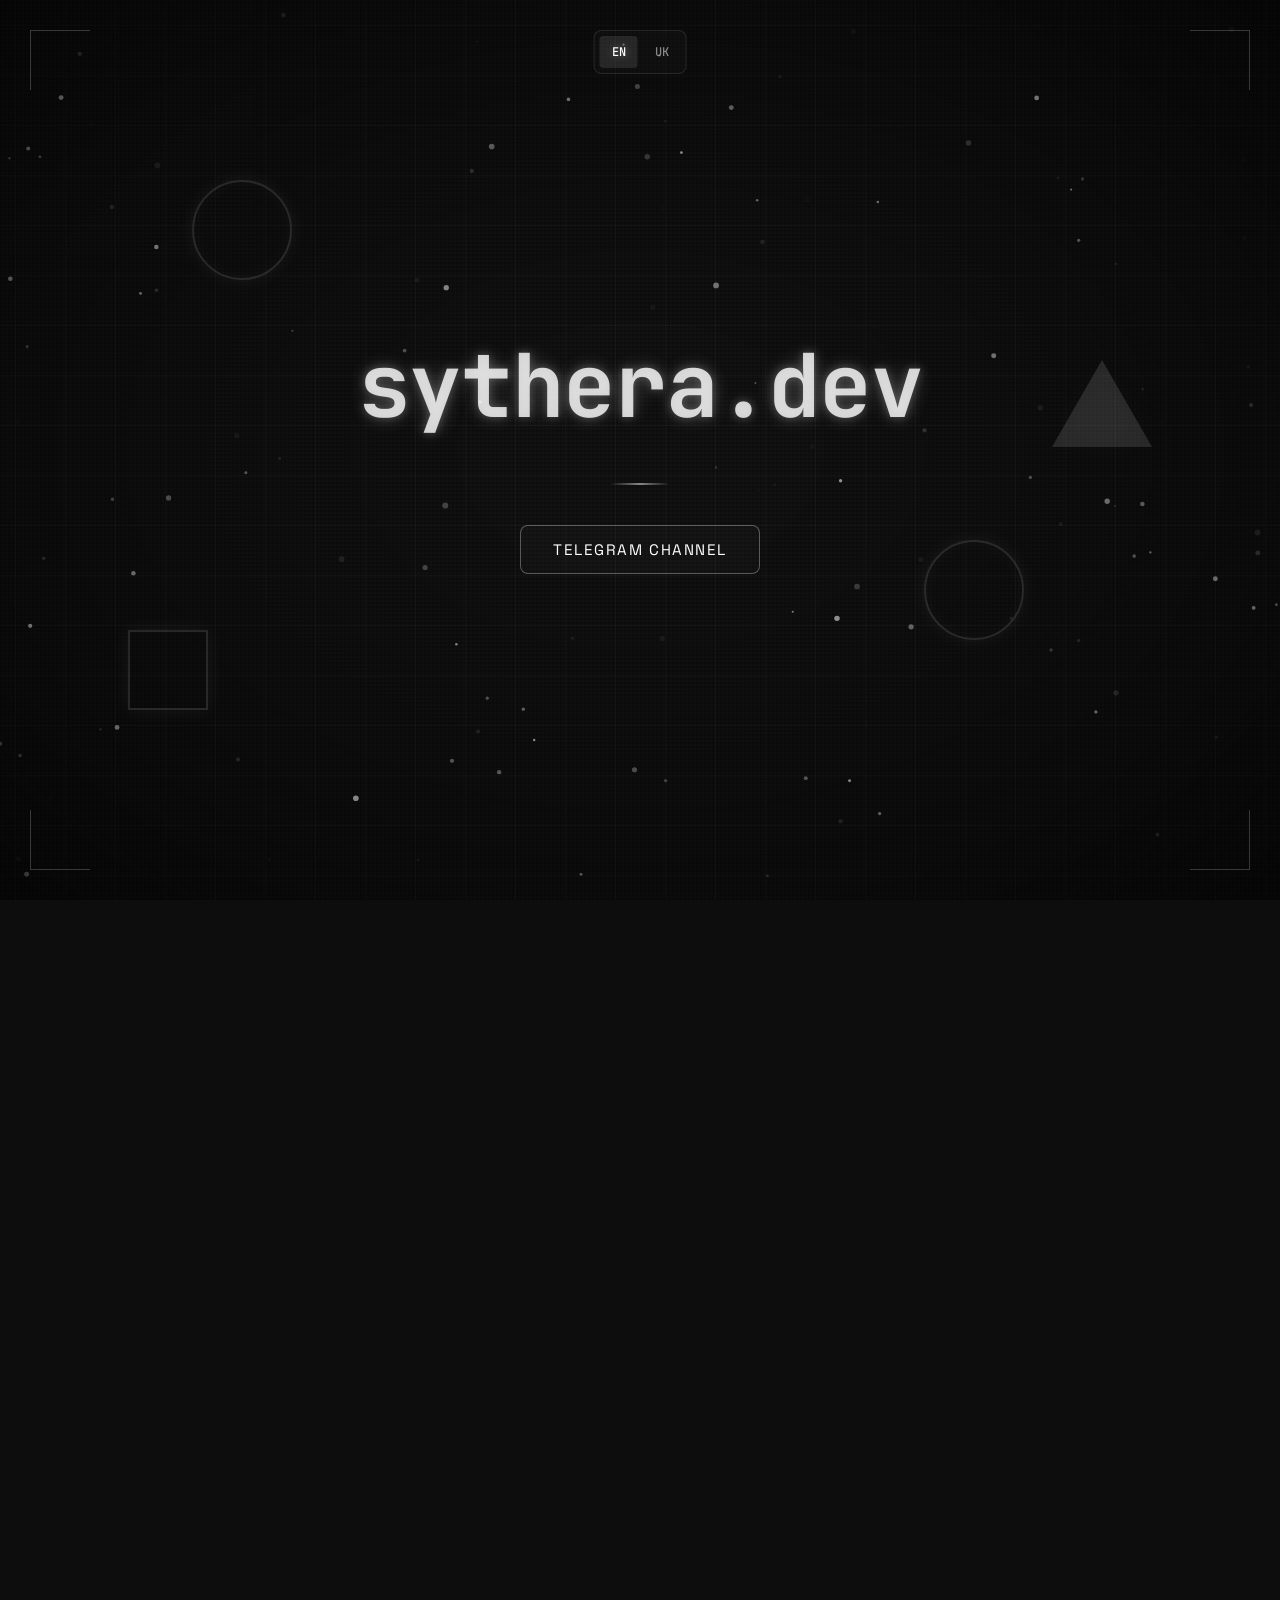
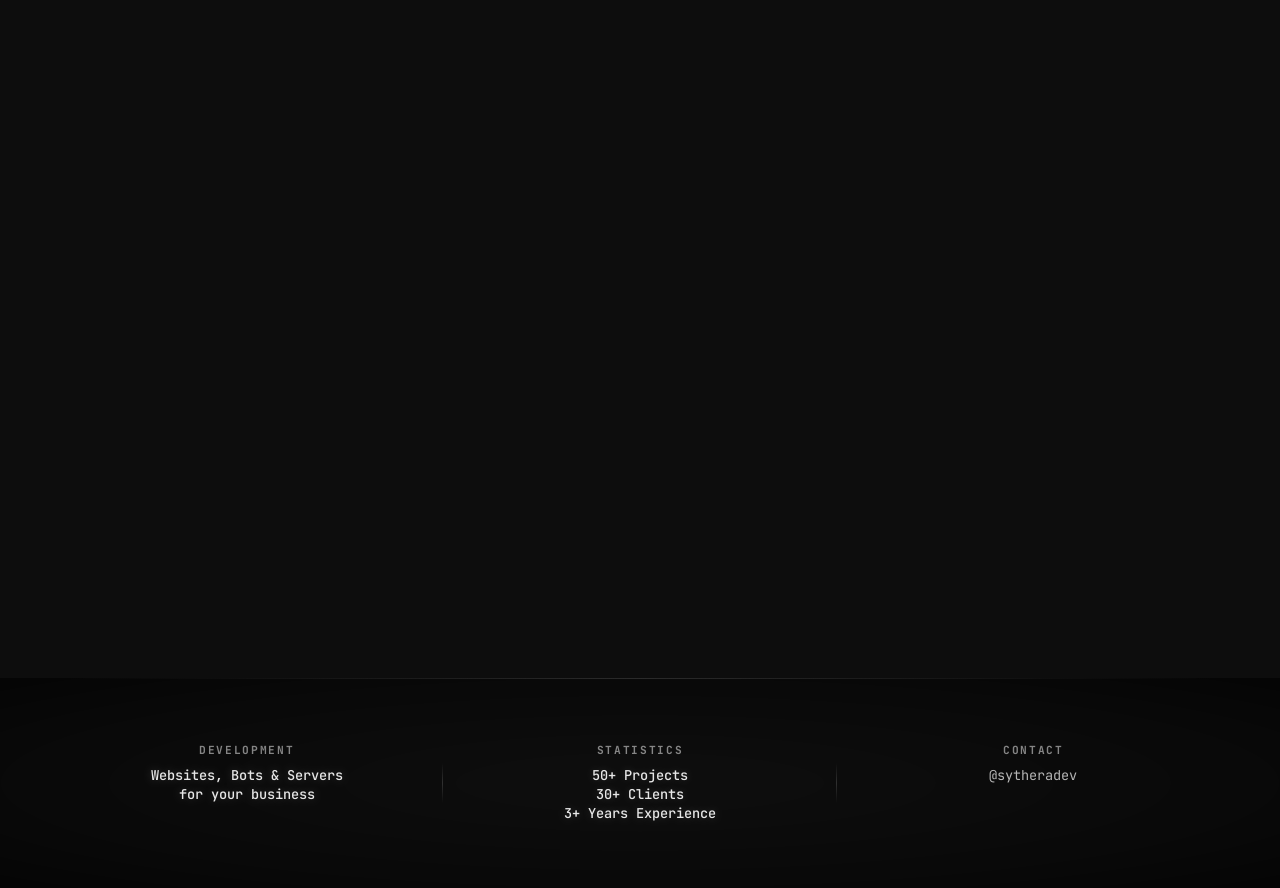
==== index.html @ 74718c45 "Add files via upload" ====
<!DOCTYPE html>
<html lang="en">
<head>
    <meta charset="UTF-8">
    <meta name="viewport" content="width=device-width, initial-scale=1.0, maximum-scale=1.0, user-scalable=no">
    <title>sythera.dev</title>
    
    <link rel="icon" href="data:image/svg+xml,%3Csvg xmlns='http://www.w3.org/2000/svg' viewBox='0 0 512 512'%3E%3Crect width='512' height='512' rx='64' fill='%23000000'/%3E%3Cpath fill='%23ffffff' d='M256.7,259.9l-122.9,103c-3.3,2.8-8.4,0.4-8.4-3.9v-40.1c0-1.5,0.7-2.9,1.9-3.9l70.3-59l-70.3-59c-1.2-0.9-1.9-2.4-1.9-3.9V153c0-4.4,5.1-6.7,8.4-3.9l122.9,103C259.2,254.1,259.2,257.9,256.7,259.9z M386.6,359c0,2.8-2.2,5.1-4.8,5.1H263.4c-2.6,0-4.8-2.3-4.8-5.1v-30.7c0-2.8,2.2-5.1,4.8-5.1h118.4c2.6,0,4.8,2.3,4.8,5.1V359z'/%3E%3C/svg%3E" type="image/svg+xml">

    <meta property="og:type" content="website">
    <meta property="og:title" content="sythera.dev">
    <meta property="og:description" content="sythera.dev">
    <meta property="og:image" content="ico/opengraph.png">
    <meta property="og:url" content="https://sythera.dev">
    <meta name="twitter:card" content="summary_large_image">
    <meta name="twitter:title" content="sythera.dev">
    <meta name="twitter:description" content="sythera.dev">
    <meta name="twitter:image" content="ico/opengraph.png">
    
    <link rel="preconnect" href="https://fonts.googleapis.com">
    <link href="https://fonts.googleapis.com/css2?family=JetBrains+Mono:wght@400;700&family=Space+Grotesk:wght@300;700&display=swap" rel="stylesheet">
    <link rel="stylesheet" href="style.css">
</head>
<body class="loading">
    <div class="loader-wrapper" id="loader">
        <div class="loader-content">
            <div class="loader-text">LOADING</div>
            <div class="loader-bars">
                <div class="loader-bar"></div>
                <div class="loader-bar"></div>
                <div class="loader-bar"></div>
                <div class="loader-bar"></div>
                <div class="loader-bar"></div>
            </div>
        </div>
    </div>

    <div class="main-content" id="mainContent">
        <canvas id="canvas"></canvas>
        <div class="pixels"></div>
        <div class="grid"></div>
        <div class="vignette"></div>

        <div class="language-switcher">
            <button class="lang-btn active" data-lang="en">EN</button>
            <button class="lang-btn" data-lang="uk">UK</button>
        </div>

        <div class="corner corner-tl"></div>
        <div class="corner corner-tr"></div>
        <div class="corner corner-bl"></div>
        <div class="corner corner-br"></div>

        <div class="floating-shapes">
            <div class="shape shape-ring shape-1"></div>
            <div class="shape shape-ring shape-2"></div>
            <div class="shape shape-triangle shape-3"></div>
            <div class="shape shape-square shape-4"></div>
        </div>

        <div class="container">
            <div class="glitch-wrapper">
                <h1 class="title" data-text="sythera.dev">sythera.dev</h1>
            </div>
            <div class="divider"></div>
            <div class="telegram-link" data-url="tg://resolve?domain=sythera">
                <span data-i18n="telegram">Telegram Channel</span>
            </div>
        </div>

        <section class="content-section">
            <h2 class="section-title" data-i18n="services">services</h2>
            <div class="cards-grid">
                <div class="card">
                    <div class="card-title" data-i18n="websitesTitle">Websites</div>
                    <div class="card-description" data-i18n="websitesDesc">
                        Modern, responsive websites with beautiful design and high performance. From landing pages to complex web platforms.
                    </div>
                    <div class="card-tags">
                        <span class="tag">Vercel</span>
                        <span class="tag">Tailwind</span>
                        <span class="tag">Next.js</span>
                    </div>
                </div>

                <div class="card">
                    <div class="card-title" data-i18n="botsTitle">Telegram Bots</div>
                    <div class="card-description" data-i18n="botsDesc">
                        Convenient bots for automation, sales, customer support, and business processes. Integration with websites and payment systems — including cryptocurrency.
                    </div>
                    <div class="card-tags">
                        <span class="tag">Python</span>
                        <span class="tag">aiogram</span>
                        <span class="tag">PostgreSQL</span>
                    </div>
                </div>

                <div class="card">
                    <div class="card-title" data-i18n="appsTitle">Servers</div>
                    <div class="card-description" data-i18n="appsDesc">
                        Professional setup and administration of servers for bots and websites. VPS/Dedicated configuration, security, auto-backups, and 24/7 monitoring.
                    </div>
                    <div class="card-tags">
                        <span class="tag">VPS</span>
                        <span class="tag">Ubuntu</span>
                        <span class="tag">Docker</span>
                    </div>
                </div>
            </div>
        </section>

        <section class="content-section">
            <h2 class="section-title" data-i18n="about">about</h2>
            <div class="about-content">
                <p class="about-text" data-i18n="aboutText">
                    We are a team of developers that creates effective digital solutions for business. Our expertise covers web development, Telegram bots, and server infrastructure. We prioritize code quality, security, and performance in every project, delivering reliable, fast, and scalable solutions for our clients. With years of experience in modern technologies, we constantly seek new approaches, optimize processes, and implement innovations so the result not only meets expectations but exceeds them.
                </p>
            </div>
        </section>
    </div>

    <div class="scroll-indicator" id="scrollIndicator">
        <div class="scroll-text" data-i18n="scrollDown">scroll down</div>
        <div class="scroll-arrow"></div>
    </div>

    <footer class="footer">
        <div class="footer-content">
            <div class="footer-section">
                <div class="footer-title" data-i18n="footerDev">Development</div>
                <div class="footer-text">
                    <span data-i18n="footerDevText">Websites, Bots & Servers<br>for your business</span>
                </div>
            </div>

            <div class="footer-divider"></div>

            <div class="footer-section">
                <div class="footer-title" data-i18n="footerStats">Statistics</div>
                <div class="footer-text">
                    <span data-i18n="footerProjects">50+ Projects</span><br>
                    <span data-i18n="footerClients">30+ Clients</span><br>
                    <span data-i18n="footerYears">3+ Years Experience</span>
                </div>
            </div>

            <div class="footer-divider"></div>

            <div class="footer-section">
                <div class="footer-title" data-i18n="footerContact">Contact</div>
                <div class="footer-text">
                    <a href="tg://resolve?domain=sytheradev" class="footer-link">@sytheradev</a>
                </div>
            </div>
        </div>
    </footer>

    <script src="script.js"></script>
</body>
</html>
---- style.css ----
* {
    margin: 0;
    padding: 0;
    box-sizing: border-box;
}

body {
    font-family: 'Space Grotesk', sans-serif;
    background: #0d0d0d;
    color: #fff;
    overflow-x: hidden;
    overflow-y: auto;
    min-height: 100vh;
    position: relative;
    margin: 0;
    padding: 0;
}

html {
    scroll-behavior: smooth;
    margin: 0;
    padding: 0;
    overflow-x: hidden;
}

::-webkit-scrollbar {
    width: 6px;
}

::-webkit-scrollbar-track {
    background: rgba(13, 13, 13, 0.5);
}

::-webkit-scrollbar-thumb {
    background: rgba(255, 255, 255, 0.15);
    border-radius: 3px;
    transition: background 0.3s ease;
}

::-webkit-scrollbar-thumb:hover {
    background: rgba(255, 255, 255, 0.3);
    box-shadow: 0 0 10px rgba(255, 255, 255, 0.2);
}

* {
    scrollbar-width: thin;
    scrollbar-color: rgba(255, 255, 255, 0.15) rgba(13, 13, 13, 0.5);
}

canvas, .grid, .vignette, .pixels {
    will-change: auto;
    transform: translateZ(0);
    backface-visibility: hidden;
}

.pixels {
    position: fixed;
    top: 0;
    left: 0;
    right: 0;
    bottom: 0;
    width: 100%;
    height: 100%;
    z-index: 1;
    pointer-events: none;
    opacity: 0.4;
    background-image: 
        repeating-linear-gradient(
            0deg,
            transparent,
            transparent 2px,
            rgba(255, 255, 255, 0.03) 2px,
            rgba(255, 255, 255, 0.03) 4px
        ),
        repeating-linear-gradient(
            90deg,
            transparent,
            transparent 2px,
            rgba(255, 255, 255, 0.03) 2px,
            rgba(255, 255, 255, 0.03) 4px
        );
    background-size: 4px 4px;
    margin: 0;
    padding: 0;
}

.grid {
    position: fixed;
    top: 0;
    left: 0;
    right: 0;
    bottom: 0;
    width: 100%;
    height: 100%;
    background-image: 
        linear-gradient(rgba(255, 255, 255, 0.03) 1px, transparent 1px),
        linear-gradient(90deg, rgba(255, 255, 255, 0.03) 1px, transparent 1px);
    background-size: 
        50px 50px,
        50px 50px;
    background-position: 
        center center,
        center center;
    z-index: 0;
    opacity: 1;
    margin: 0;
    padding: 0;
}

.vignette {
    position: fixed;
    top: 0;
    left: 0;
    right: 0;
    bottom: 0;
    width: 100%;
    height: 100%;
    background: radial-gradient(ellipse at center, transparent 0%, transparent 20%, rgba(0, 0, 0, 0.3) 70%, rgba(0, 0, 0, 0.6) 100%);
    z-index: 2;
    pointer-events: none;
    margin: 0;
    padding: 0;
}

.footer::after {
    content: '';
    position: absolute;
    top: 0;
    left: 0;
    right: 0;
    bottom: 0;
    background: radial-gradient(ellipse at center, transparent 0%, transparent 20%, rgba(0, 0, 0, 0.3) 70%, rgba(0, 0, 0, 0.6) 100%);
    pointer-events: none;
    z-index: 1;
}

canvas {
    position: fixed;
    top: 0;
    left: 0;
    z-index: 0;
    opacity: 1;
    pointer-events: none;
    margin: 0;
    padding: 0;
    display: block;
}

.main-content {
    position: relative;
    min-height: 100vh;
}

.container {
    position: relative;
    z-index: 10;
    display: flex;
    flex-direction: column;
    justify-content: center;
    align-items: center;
    min-height: 100vh;
    text-align: center;
    padding: 20px;
    opacity: 1;
}

.content-section {
    position: relative;
    z-index: 10;
    max-width: 1200px;
    margin: 0 auto;
    padding: 100px 40px;
    opacity: 0;
    transform: translateY(30px);
    transition: opacity 0.8s ease, transform 0.8s ease;
}

.content-section.visible {
    opacity: 1;
    transform: translateY(0);
}

.section-title {
    font-family: 'JetBrains Mono', monospace;
    font-size: 3rem;
    font-weight: 700;
    color: rgba(255, 255, 255, 0.9);
    text-transform: lowercase;
    letter-spacing: -0.02em;
    margin-bottom: 60px;
    text-align: center;
    text-shadow: 
        0 0 20px rgba(255, 255, 255, 0.2),
        0 0 40px rgba(255, 255, 255, 0.1);
}

.section-title::before {
    content: '//';
    color: rgba(255, 255, 255, 0.4);
    margin-right: 15px;
}

.cards-grid {
    display: grid;
    grid-template-columns: repeat(auto-fit, minmax(300px, 1fr));
    gap: 30px;
    margin-bottom: 40px;
}

.card {
    background: rgba(255, 255, 255, 0.02);
    border: 1px solid rgba(255, 255, 255, 0.1);
    padding: 40px 30px;
    border-radius: 8px;
    transition: all 0.4s ease;
    position: relative;
    overflow: hidden;
}

.card::before {
    content: '';
    position: absolute;
    top: 0;
    left: 0;
    width: 100%;
    height: 2px;
    background: linear-gradient(90deg, transparent, rgba(255, 255, 255, 0.5), transparent);
    transform: translateX(-100%);
    transition: transform 0.6s ease;
}

.card:hover::before {
    transform: translateX(100%);
}

.card:hover {
    background: rgba(255, 255, 255, 0.05);
    border-color: rgba(255, 255, 255, 0.2);
    transform: translateY(-5px);
    box-shadow: 
        0 10px 30px rgba(0, 0, 0, 0.3),
        0 0 20px rgba(255, 255, 255, 0.05);
}

.card-title {
    font-family: 'JetBrains Mono', monospace;
    font-size: 1.5rem;
    font-weight: 600;
    color: rgba(255, 255, 255, 0.9);
    margin-bottom: 15px;
    text-shadow: 0 0 10px rgba(255, 255, 255, 0.1);
}

.card-description {
    font-family: 'JetBrains Mono', monospace;
    font-size: 0.95rem;
    color: rgba(255, 255, 255, 0.6);
    line-height: 1.8;
}

.card-tags {
    display: flex;
    gap: 10px;
    margin-top: 20px;
    flex-wrap: wrap;
}

.tag {
    padding: 5px 12px;
    background: rgba(255, 255, 255, 0.05);
    border: 1px solid rgba(255, 255, 255, 0.1);
    border-radius: 4px;
    font-size: 0.75rem;
    color: rgba(255, 255, 255, 0.5);
    font-family: 'JetBrains Mono', monospace;
    transition: all 0.3s ease;
}

.tag:hover {
    background: rgba(255, 255, 255, 0.1);
    color: rgba(255, 255, 255, 0.8);
    border-color: rgba(255, 255, 255, 0.2);
}

.scroll-indicator {
    position: fixed;
    bottom: 40px;
    left: 50%;
    transform: translateX(-50%) translateY(-10px);
    z-index: 200;
    display: flex;
    flex-direction: column;
    align-items: center;
    gap: 15px;
    opacity: 0;
    transition: opacity 0.15s ease, transform 0.15s ease;
    pointer-events: none;
}

.scroll-indicator.show {
    opacity: 1;
    transform: translateX(-50%) translateY(0);
    transition: opacity 1s ease, transform 1s ease;
}

.scroll-indicator.hidden {
    opacity: 0 !important;
    pointer-events: none;
}

.scroll-text {
    font-family: 'JetBrains Mono', monospace;
    font-size: 0.75rem;
    color: rgba(255, 255, 255, 0.6);
    text-transform: uppercase;
    letter-spacing: 0.2em;
}

.scroll-arrow {
    width: 24px;
    height: 24px;
    border: 2px solid rgba(255, 255, 255, 0.6);
    border-left: none;
    border-top: none;
    transform: rotate(45deg);
    animation: bounceArrow 2s ease-in-out infinite;
    position: relative;
}


@keyframes bounceArrow {
    0%, 100% {
        top: 0;
    }
    50% {
        top: 8px;
    }
}

.about-content {
    max-width: 900px;
    margin: 0 auto;
    padding: 40px 30px;
    background: rgba(255, 255, 255, 0.02);
    border: 1px solid rgba(255, 255, 255, 0.1);
    border-radius: 8px;
    transition: all 0.4s ease;
    position: relative;
    overflow: hidden;
}

.about-text {
    font-family: 'Space Grotesk', sans-serif;
    font-size: 1.1rem;
    line-height: 1.8;
    color: rgba(255, 255, 255, 0.8);
    text-align: center;
    margin: 0;
    position: relative;
    z-index: 1;
}

@media (max-width: 768px) {
    .about-content {
        padding: 30px 20px;
    }

    .about-text {
        font-size: 1rem;
        line-height: 1.7;
    }

    .section-title {
        font-size: 2rem;
        margin-bottom: 40px;
    }

    .content-section {
        padding: 60px 20px 40px 20px;
    }

    .cards-grid {
        grid-template-columns: 1fr;
    }

    .scroll-indicator {
        bottom: 30px;
    }

    .scroll-text {
        font-size: 0.7rem;
    }

    .scroll-arrow {
        width: 20px;
        height: 20px;
    }
}

.glitch-wrapper {
    position: relative;
    display: inline-block;
    user-select: none;
}

.title {
    font-family: 'JetBrains Mono', monospace;
    font-size: 5.5rem;
    font-weight: 700;
    color: rgba(255, 255, 255, 0.8);
    text-transform: lowercase;
    letter-spacing: -0.02em;
    position: relative;
    display: inline-block;
    user-select: none;
    text-shadow: 
        0 0 10px rgba(255, 255, 255, 0.24),
        0 0 20px rgba(255, 255, 255, 0.16),
        0 0 30px rgba(255, 255, 255, 0.08);
}

.title::before,
.title::after {
    content: attr(data-text);
    position: absolute;
    top: 0;
    left: 0;
    width: 100%;
    height: 100%;
    overflow: hidden;
    color: white;
}

.title::before {
    clip: rect(0, 9999px, 0, 0);
    animation: glitch-anim 2s infinite linear alternate-reverse;
    opacity: 0;
    text-shadow: -2px 0 rgba(255, 255, 255, 0.8);
}

.title::after {
    clip: rect(0, 9999px, 0, 0);
    animation: glitch-anim-2 3s infinite linear alternate-reverse;
    opacity: 0;
    text-shadow: 2px 0 rgba(255, 255, 255, 0.8);
}

.title.active::before,
.title.active::after {
    opacity: 1;
}

@keyframes glitch-anim {
    0% { clip: rect(42px, 9999px, 44px, 0); }
    5% { clip: rect(12px, 9999px, 59px, 0); }
    10% { clip: rect(48px, 9999px, 29px, 0); }
    15% { clip: rect(18px, 9999px, 83px, 0); }
    20% { clip: rect(63px, 9999px, 27px, 0); }
    25% { clip: rect(34px, 9999px, 55px, 0); }
    30% { clip: rect(86px, 9999px, 73px, 0); }
    35% { clip: rect(20px, 9999px, 20px, 0); }
    40% { clip: rect(26px, 9999px, 60px, 0); }
    45% { clip: rect(65px, 9999px, 32px, 0); }
    50% { clip: rect(15px, 9999px, 75px, 0); }
    55% { clip: rect(46px, 9999px, 45px, 0); }
    60% { clip: rect(82px, 9999px, 54px, 0); }
    65% { clip: rect(38px, 9999px, 21px, 0); }
    70% { clip: rect(58px, 9999px, 36px, 0); }
    75% { clip: rect(29px, 9999px, 67px, 0); }
    80% { clip: rect(52px, 9999px, 40px, 0); }
    85% { clip: rect(71px, 9999px, 14px, 0); }
    90% { clip: rect(23px, 9999px, 88px, 0); }
    95% { clip: rect(61px, 9999px, 52px, 0); }
    100% { clip: rect(76px, 9999px, 24px, 0); }
}

@keyframes glitch-anim-2 {
    0% { clip: rect(65px, 9999px, 100px, 0); }
    5% { clip: rect(52px, 9999px, 74px, 0); }
    10% { clip: rect(79px, 9999px, 85px, 0); }
    15% { clip: rect(25px, 9999px, 60px, 0); }
    20% { clip: rect(36px, 9999px, 46px, 0); }
    25% { clip: rect(88px, 9999px, 98px, 0); }
    30% { clip: rect(41px, 9999px, 68px, 0); }
    35% { clip: rect(54px, 9999px, 27px, 0); }
    40% { clip: rect(15px, 9999px, 90px, 0); }
    45% { clip: rect(72px, 9999px, 35px, 0); }
    50% { clip: rect(10px, 9999px, 50px, 0); }
    55% { clip: rect(91px, 9999px, 61px, 0); }
    60% { clip: rect(33px, 9999px, 78px, 0); }
    65% { clip: rect(48px, 9999px, 42px, 0); }
    70% { clip: rect(59px, 9999px, 88px, 0); }
    75% { clip: rect(21px, 9999px, 56px, 0); }
    80% { clip: rect(70px, 9999px, 30px, 0); }
    85% { clip: rect(44px, 9999px, 64px, 0); }
    90% { clip: rect(16px, 9999px, 95px, 0); }
    95% { clip: rect(82px, 9999px, 47px, 0); }
    100% { clip: rect(37px, 9999px, 72px, 0); }
}

.divider {
    width: 60px;
    height: 2px;
    background: linear-gradient(90deg, transparent, #fff, transparent);
    margin: 2.5rem 0;
    opacity: 0.5;
}

.telegram-link {
    display: inline-block;
    padding: 14px 32px;
    background: rgba(255, 255, 255, 0.02);
    color: #fff;
    text-decoration: none;
    font-size: 0.95rem;
    font-weight: 400;
    letter-spacing: 0.1em;
    text-transform: uppercase;
    border: 1px solid rgba(255, 255, 255, 0.3);
    border-radius: 8px;
    position: relative;
    overflow: hidden;
    transition: all 0.3s ease;
    user-select: none;
    cursor: pointer;
}

.telegram-link::before {
    content: '';
    position: absolute;
    top: 0;
    left: -100%;
    width: 100%;
    height: 100%;
    background: rgba(255, 255, 255, 0.1);
    transition: left 0.3s ease;
}

.telegram-link:hover::before {
    left: 100%;
}

.telegram-link:hover {
    border-color: rgba(255, 255, 255, 0.8);
    box-shadow: 0 0 20px rgba(255, 255, 255, 0.2);
}

.telegram-link span {
    position: relative;
    z-index: 1;
}

.corner {
    position: fixed;
    width: 60px;
    height: 60px;
    border: 1px solid rgba(255, 255, 255, 0.2);
    z-index: 5;
    will-change: transform;
    backface-visibility: hidden;
}

.corner-tl {
    top: 30px;
    left: 30px;
    border-right: none;
    border-bottom: none;
}

.corner-tr {
    top: 30px;
    right: 30px;
    border-left: none;
    border-bottom: none;
}

.corner-bl {
    bottom: 30px;
    left: 30px;
    border-right: none;
    border-top: none;
}

.corner-br {
    bottom: 30px;
    right: 30px;
    border-left: none;
    border-top: none;
}


@media (max-width: 768px) {
    .title {
        font-size: 3.5rem;
    }

    .corner {
        width: 40px;
        height: 40px;
    }

    .corner-tl, .corner-tr {
        top: 20px;
    }

    .corner-bl, .corner-br {
        bottom: 20px;
    }

    .corner-tl, .corner-bl {
        left: 20px;
    }

    .corner-tr, .corner-br {
        right: 20px;
    }

    .telegram-link {
        padding: 12px 28px;
        font-size: 0.85rem;
    }

    .loader-logo {
        font-size: 2rem;
    }

    .loader-text {
        font-size: 1.1rem;
        letter-spacing: 0.4em;
    }

    .loader-corner {
        width: 30px;
        height: 30px;
    }
}

@media (max-width: 480px) {
    .title {
        font-size: 2.8rem;
    }

    .telegram-link {
        padding: 10px 24px;
        font-size: 0.8rem;
    }

    .cursor-blink {
        height: 2rem;
        width: 2px;
    }

    .loader-logo {
        font-size: 1.5rem;
    }

    .loader-text {
        font-size: 0.9rem;
        letter-spacing: 0.3em;
        margin-top: 20px;
    }

    .loader-bars {
        margin-top: 20px;
    }

    .loader-bar {
        height: 25px;
    }
}

.loader-wrapper {
    position: fixed;
    top: 0;
    left: 0;
    width: 100%;
    height: 100vh;
    background: #0d0d0d;
    z-index: 9999;
    display: flex;
    justify-content: center;
    align-items: center;
    flex-direction: column;
    overflow: hidden;
}

body.loading {
    overflow: hidden !important;
    height: 100vh;
    position: fixed;
    width: 100%;
}

.loader-content {
    display: flex;
    flex-direction: column;
    align-items: center;
    opacity: 1;
    transition: opacity 0.4s ease;
}

.loader-wrapper.fade-out-text .loader-content {
    opacity: 0;
}

.loader-wrapper.fade-out {
    opacity: 0;
    transition: opacity 0.5s ease;
}

.loader-logo {
    font-family: 'JetBrains Mono', monospace;
    font-size: 2.5rem;
    font-weight: 700;
    color: #ffffff;
    text-transform: lowercase;
    letter-spacing: -0.02em;
    position: relative;
    user-select: none;
}

.loader-logo::before,
.loader-logo::after {
    content: 'sythera.dev';
    position: absolute;
    left: 0;
    top: 0;
    width: 100%;
    height: 100%;
}

.loader-logo::before {
    color: #ff0040;
    animation: loaderGlitch1 3s infinite;
}

.loader-logo::after {
    color: #00ffff;
    animation: loaderGlitch2 3s infinite;
}

@keyframes loaderGlitch1 {
    0%, 95%, 100% {
        transform: translate(0);
        opacity: 0;
    }
    96% {
        transform: translate(-3px, -2px);
        opacity: 0.8;
    }
    97% {
        transform: translate(5px, 1px);
        opacity: 0.7;
    }
    98% {
        transform: translate(-2px, 3px);
        opacity: 0.8;
    }
    99% {
        transform: translate(4px, -2px);
        opacity: 0.7;
    }
}

@keyframes loaderGlitch2 {
    0%, 95%, 100% {
        transform: translate(0);
        opacity: 0;
    }
    96% {
        transform: translate(3px, 2px);
        opacity: 0.8;
    }
    97% {
        transform: translate(-4px, -1px);
        opacity: 0.7;
    }
    98% {
        transform: translate(2px, -3px);
        opacity: 0.8;
    }
    99% {
        transform: translate(-3px, 2px);
        opacity: 0.7;
    }
}

.loader-text {
    margin-top: 30px;
    font-family: 'JetBrains Mono', monospace;
    font-size: 1.3rem;
    font-weight: 700;
    color: #ffffff;
    letter-spacing: 0.5em;
    text-transform: uppercase;
    animation: loaderTextPulse 1.5s ease-in-out infinite;
    text-shadow: 0 0 10px rgba(255, 255, 255, 0.3);
    user-select: none;
    -webkit-user-select: none;
    -moz-user-select: none;
    -ms-user-select: none;
}

@keyframes loaderTextPulse {
    0%, 100% { opacity: 0.7; }
    50% { opacity: 1; }
}

.loader-bars {
    display: flex;
    gap: 8px;
    margin-top: 25px;
}

.loader-bar {
    width: 3px;
    height: 30px;
    background: rgba(255, 255, 255, 0.2);
    position: relative;
    overflow: hidden;
}

.loader-bar::after {
    content: '';
    position: absolute;
    bottom: 0;
    left: 0;
    width: 100%;
    height: 0%;
    background: #ffffff;
    animation: barFill 1.5s ease-in-out infinite;
}

.loader-bar:nth-child(1)::after { animation-delay: 0s; }
.loader-bar:nth-child(2)::after { animation-delay: 0.1s; }
.loader-bar:nth-child(3)::after { animation-delay: 0.2s; }
.loader-bar:nth-child(4)::after { animation-delay: 0.3s; }
.loader-bar:nth-child(5)::after { animation-delay: 0.4s; }

@keyframes barFill {
    0%, 100% { height: 0%; }
    50% { height: 100%; }
}

.loader-corner {
    position: fixed;
    width: 40px;
    height: 40px;
    border: 1px solid rgba(255, 255, 255, 0.3);
}

.loader-corner-tl {
    top: 20px;
    left: 20px;
    border-right: none;
    border-bottom: none;
    animation: cornerPulse 2s ease-in-out infinite;
}

.loader-corner-tr {
    top: 20px;
    right: 20px;
    border-left: none;
    border-bottom: none;
    animation: cornerPulse 2s ease-in-out infinite 0.5s;
}

.loader-corner-bl {
    bottom: 20px;
    left: 20px;
    border-right: none;
    border-top: none;
    animation: cornerPulse 2s ease-in-out infinite 1s;
}

.loader-corner-br {
    bottom: 20px;
    right: 20px;
    border-left: none;
    border-top: none;
    animation: cornerPulse 2s ease-in-out infinite 1.5s;
}

@keyframes cornerPulse {
    0%, 100% { opacity: 0.3; }
    50% { opacity: 1; }
}

.corner {
    opacity: 1;
    transition: opacity 0.15s ease;
}

.corner.hidden {
    opacity: 0;
    pointer-events: none;
}

.language-switcher {
    position: fixed;
    top: 30px;
    left: 50%;
    transform: translateX(-50%);
    z-index: 1000;
    display: flex;
    gap: 5px;
    background: rgba(255, 255, 255, 0.02);
    border: 1px solid rgba(255, 255, 255, 0.1);
    border-radius: 8px;
    padding: 5px;
    opacity: 0;
    transition: opacity 0.15s ease;
}

.language-switcher.show {
    opacity: 1;
    transition: opacity 1s ease;
}

.language-switcher.hidden {
    opacity: 0 !important;
    pointer-events: none;
}

.lang-btn {
    font-family: 'JetBrains Mono', monospace;
    font-size: 0.75rem;
    color: rgba(255, 255, 255, 0.5);
    background: transparent;
    border: none;
    padding: 8px 12px;
    cursor: pointer;
    text-transform: uppercase;
    transition: all 0.3s ease;
    border-radius: 4px;
    font-weight: 500;
}

.lang-btn:hover {
    color: rgba(255, 255, 255, 0.8);
    background: rgba(255, 255, 255, 0.05);
}

.lang-btn.active {
    color: rgba(255, 255, 255, 1);
    background: rgba(255, 255, 255, 0.1);
    text-shadow: 0 0 10px rgba(255, 255, 255, 0.3);
}

@media (max-width: 768px) {
    .language-switcher {
        top: 20px;
        left: 50%;
        transform: translateX(-50%);
    }

    .lang-btn {
        font-size: 0.7rem;
        padding: 6px 10px;
    }
}

.footer {
    position: relative;
    padding: 50px 0;
    background: transparent;
    z-index: 100;
    font-family: 'JetBrains Mono', monospace;
    margin-top: 80px;
}

.footer::before {
    content: '';
    position: absolute;
    top: 0;
    left: 50%;
    transform: translateX(-50%);
    width: 90%;
    max-width: 1200px;
    height: 1px;
    background: linear-gradient(90deg, transparent, rgba(255, 255, 255, 0.2), transparent);
}

.footer-content {
    max-width: 1200px;
    margin: 0 auto;
    padding: 0 40px;
    display: grid;
    grid-template-columns: repeat(3, 1fr);
    gap: 60px;
    align-items: start;
    position: relative;
    z-index: 2;
}

.footer-section {
    background: transparent;
    border: none;
    padding: 15px 20px;
    display: flex;
    flex-direction: column;
    gap: 6px;
    align-items: center;
    text-align: center;
    justify-content: flex-start;
    position: relative;
    height: 100%;
}

.footer-section:not(:last-of-type)::after {
    content: '';
    position: absolute;
    right: -30px;
    top: 50%;
    transform: translateY(-50%);
    width: 1px;
    height: 40px;
    background: linear-gradient(to bottom, transparent, rgba(255, 255, 255, 0.15), transparent);
}

.footer-title {
    font-size: 0.7rem;
    font-weight: 700;
    color: rgba(255, 255, 255, 0.5);
    text-transform: uppercase;
    letter-spacing: 0.15em;
    margin-bottom: 3px;
    text-align: center;
    width: 100%;
}

.footer-text {
    font-size: 0.85rem;
    color: rgba(255, 255, 255, 0.7);
    line-height: 1.4;
    text-align: center;
    width: 100%;
}

.footer-text span {
    color: rgba(255, 255, 255, 0.9);
    font-weight: 500;
    text-shadow: 0 0 10px rgba(255, 255, 255, 0.2);
}

.footer-link {
    color: rgba(255, 255, 255, 0.7);
    text-decoration: none;
    transition: all 0.3s ease;
    position: relative;
    padding: 2px 0;
}

.footer-link::after {
    content: '';
    position: absolute;
    bottom: 0;
    left: 0;
    width: 0;
    height: 1px;
    background: rgba(255, 255, 255, 0.8);
    transition: width 0.3s ease;
    box-shadow: 0 0 5px rgba(255, 255, 255, 0.5);
}

.footer-link:hover {
    color: rgba(255, 255, 255, 1);
    text-shadow: 0 0 10px rgba(255, 255, 255, 0.3);
}

.footer-link:hover::after {
    width: 100%;
}

.footer-divider {
    display: none;
}


@media (max-width: 768px) {
    .footer {
        margin-top: 0;
        padding: 35px 0 30px 0;
    }

    .footer::before {
        content: '';
        position: absolute;
        top: 0;
        left: 50%;
        transform: translateX(-50%);
        width: 90%;
        height: 1px !important;
        min-height: 1px;
        max-height: 1px;
        background: linear-gradient(90deg, transparent, rgba(255, 255, 255, 0.5), transparent);
        display: block;
    }

    .footer-content {
        display: flex;
        flex-direction: column;
        align-items: center;
        text-align: center;
        padding: 0 20px;
        gap: 30px;
    }

    .footer-section {
        width: 100%;
        align-items: center;
        text-align: center;
    }

    .footer-section:first-of-type,
    .footer-section:nth-of-type(2),
    .footer-section:last-of-type {
        justify-self: auto;
        text-align: center;
    }

    .footer-divider {
        display: none;
    }

    .footer-title {
        font-size: 0.85rem;
        margin-bottom: 10px;
    }

    .footer-text {
        font-size: 1rem;
    }

    .footer {
        padding: 40px 0;
        margin-top: 60px;
    }
}

.floating-shapes {
    position: fixed;
    top: 0;
    left: 0;
    width: 100%;
    height: 100vh;
    pointer-events: none;
    z-index: 10;
    overflow: visible;
}

.shape {
    position: absolute;
    opacity: 0;
    transition: transform 0.3s ease-out;
}

.shape.visible {
    opacity: 0.3;
}

.shape-ring {
    width: 100px;
    height: 100px;
    border: 2px solid rgba(255, 255, 255, 0.4);
    border-radius: 50%;
    box-shadow: 
        0 0 20px rgba(255, 255, 255, 0.2),
        inset 0 0 20px rgba(255, 255, 255, 0.1);
}

.shape-triangle {
    width: 0;
    height: 0;
    border-left: 50px solid transparent;
    border-right: 50px solid transparent;
    border-bottom: 87px solid rgba(255, 255, 255, 0.4);
    filter: drop-shadow(0 0 20px rgba(255, 255, 255, 0.2));
}

.shape-square {
    width: 80px;
    height: 80px;
    border: 2px solid rgba(255, 255, 255, 0.4);
    transform: rotate(45deg);
    box-shadow: 0 0 20px rgba(255, 255, 255, 0.2);
}

.shape-1 {
    top: 20%;
    left: 15%;
    animation: float1 8s ease-in-out infinite;
}

.shape-2 {
    top: 60%;
    right: 20%;
    animation: float2 10s ease-in-out infinite;
}

.shape-3 {
    top: 40%;
    right: 10%;
    animation: float3 12s ease-in-out infinite;
}

.shape-4 {
    top: 70%;
    left: 10%;
    animation: float4 9s ease-in-out infinite;
}

@keyframes float1 {
    0%, 100% {
        transform: translate(0, 0) rotate(0deg);
    }
    25% {
        transform: translate(20px, -30px) rotate(90deg);
    }
    50% {
        transform: translate(0, -50px) rotate(180deg);
    }
    75% {
        transform: translate(-20px, -30px) rotate(270deg);
    }
}

@keyframes float2 {
    0%, 100% {
        transform: translate(0, 0) rotate(0deg);
    }
    33% {
        transform: translate(-30px, 20px) rotate(120deg);
    }
    66% {
        transform: translate(-30px, -20px) rotate(240deg);
    }
}

@keyframes float3 {
    0%, 100% {
        transform: translate(0, 0) rotate(0deg);
    }
    50% {
        transform: translate(30px, 40px) rotate(180deg);
    }
}

@keyframes float4 {
    0%, 100% {
        transform: translate(0, 0) rotate(45deg);
    }
    25% {
        transform: translate(-25px, -25px) rotate(135deg);
    }
    50% {
        transform: translate(-40px, 0) rotate(225deg);
    }
    75% {
        transform: translate(-25px, 25px) rotate(315deg);
    }
}

@media (max-width: 768px) {
    .shape {
        transform: scale(0.7);
    }
    
    .shape-ring {
        width: 70px;
        height: 70px;
    }
    
    .shape-triangle {
        border-left: 35px solid transparent;
        border-right: 35px solid transparent;
        border-bottom: 60px solid rgba(255, 255, 255, 0.4);
    }
    
    .shape-square {
        width: 60px;
        height: 60px;
    }
}
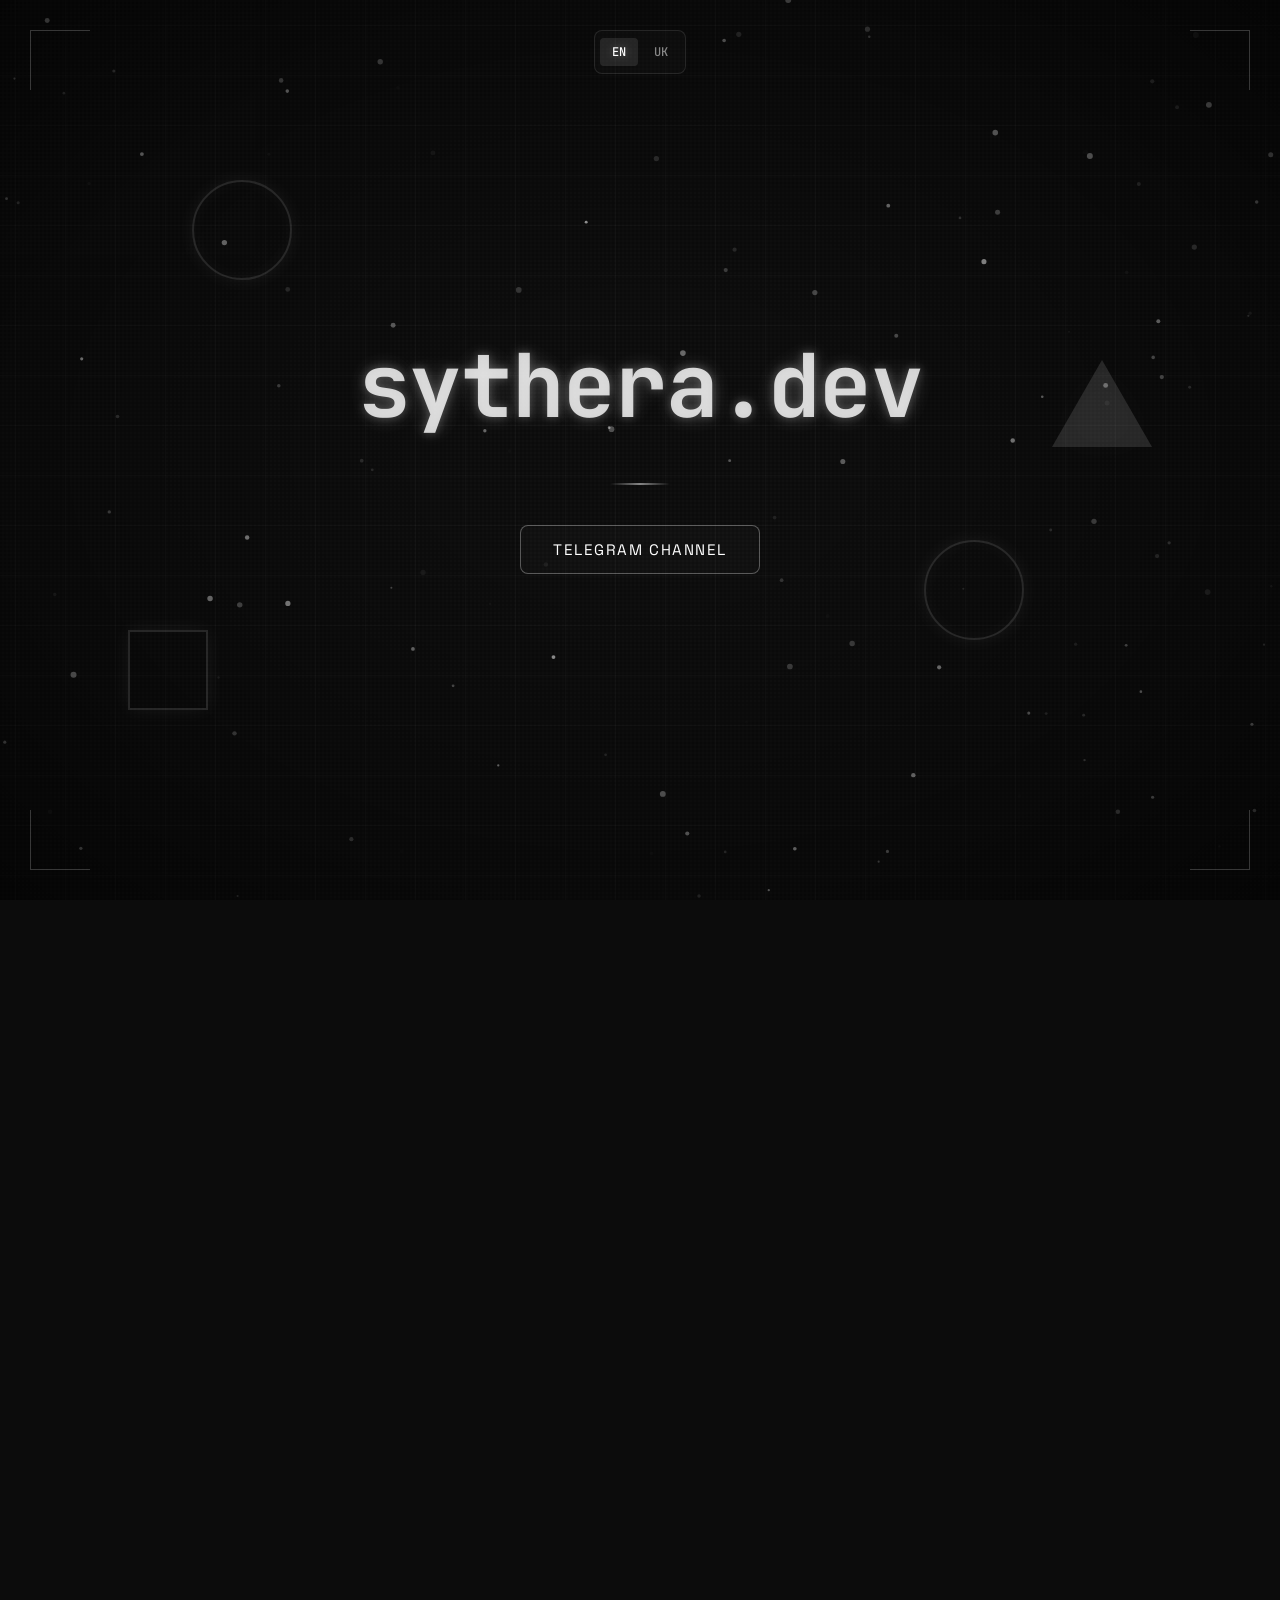
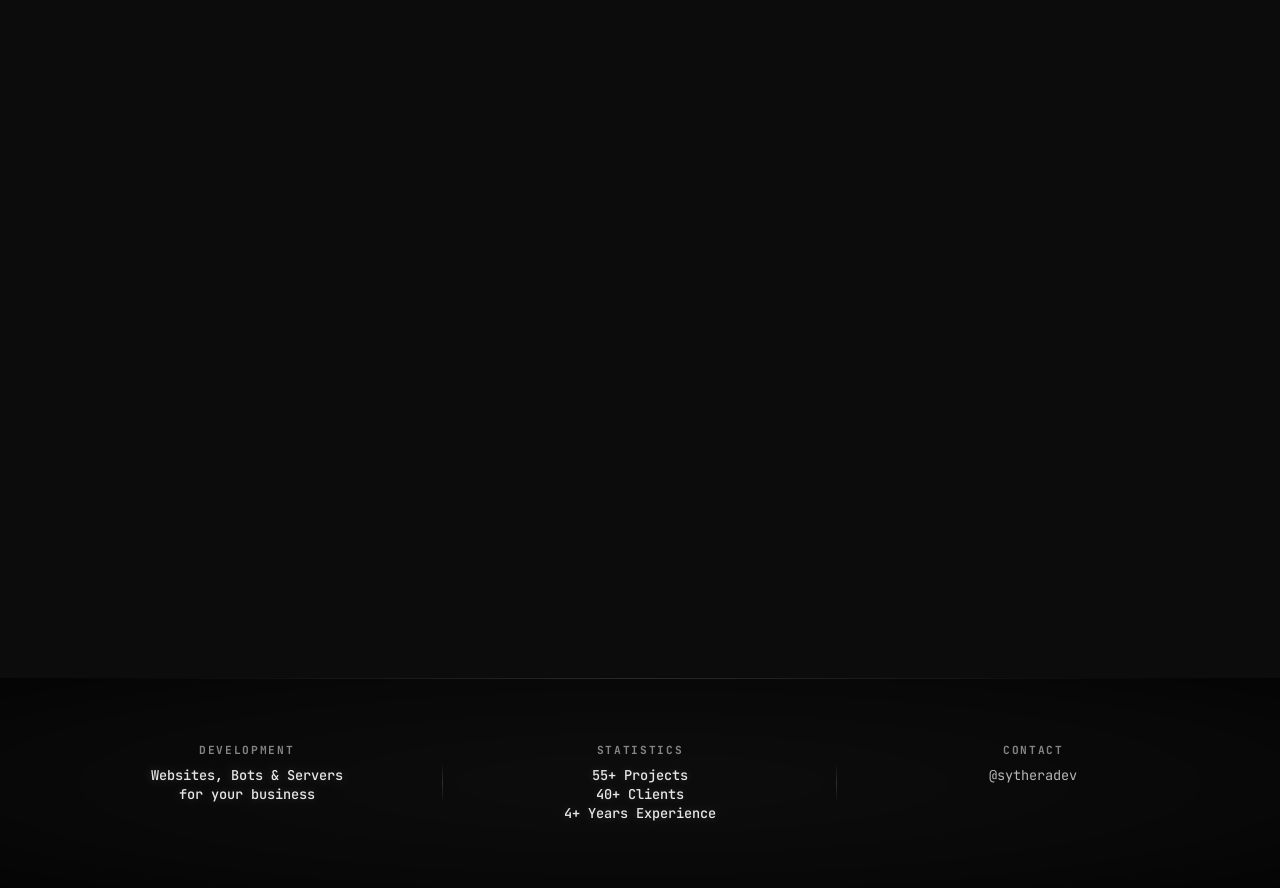
==== commit c9466222: "Add files via upload" ====
--- a/index.html
+++ b/index.html
@@ -2,7 +2,7 @@
 <html lang="en">
 <head>
     <meta charset="UTF-8">
-    <meta name="viewport" content="width=device-width, initial-scale=1.0, maximum-scale=1.0, user-scalable=no">
+    <meta name="viewport" content="width=device-width, initial-scale=1.0, maximum-scale=1.0, user-scalable=no, viewport-fit=cover">
     <title>sythera.dev</title>
     
     <link rel="icon" href="data:image/svg+xml,%3Csvg xmlns='http://www.w3.org/2000/svg' viewBox='0 0 512 512'%3E%3Crect width='512' height='512' rx='64' fill='%23000000'/%3E%3Cpath fill='%23ffffff' d='M256.7,259.9l-122.9,103c-3.3,2.8-8.4,0.4-8.4-3.9v-40.1c0-1.5,0.7-2.9,1.9-3.9l70.3-59l-70.3-59c-1.2-0.9-1.9-2.4-1.9-3.9V153c0-4.4,5.1-6.7,8.4-3.9l122.9,103C259.2,254.1,259.2,257.9,256.7,259.9z M386.6,359c0,2.8-2.2,5.1-4.8,5.1H263.4c-2.6,0-4.8-2.3-4.8-5.1v-30.7c0-2.8,2.2-5.1,4.8-5.1h118.4c2.6,0,4.8,2.3,4.8,5.1V359z'/%3E%3C/svg%3E" type="image/svg+xml">
@@ -19,7 +19,9 @@
     
     <link rel="preconnect" href="https://fonts.googleapis.com">
     <link href="https://fonts.googleapis.com/css2?family=JetBrains+Mono:wght@400;700&family=Space+Grotesk:wght@300;700&display=swap" rel="stylesheet">
-    <link rel="stylesheet" href="style.css">
+    <link rel="stylesheet" href="assets/css/background.css">
+    <link rel="stylesheet" href="assets/css/style.css">
+    <link rel="stylesheet" href="assets/css/tools-modal.css">
 </head>
 <body class="loading">
     <div class="loader-wrapper" id="loader">
@@ -60,7 +62,7 @@
 
         <div class="container">
             <div class="glitch-wrapper">
-                <h1 class="title" data-text="sythera.dev">sythera.dev</h1>
+                <h1 class="title" id="titleDoubleClick" data-text="sythera.dev">sythera.dev</h1>
             </div>
             <div class="divider"></div>
             <div class="telegram-link" data-url="tg://resolve?domain=sythera">
@@ -86,7 +88,7 @@
                 <div class="card">
                     <div class="card-title" data-i18n="botsTitle">Telegram Bots</div>
                     <div class="card-description" data-i18n="botsDesc">
-                        Convenient bots for automation, sales, customer support, and business processes. Integration with websites and payment systems — including cryptocurrency.
+                        Convenient bots for automation, sales, customer support, and business processes. Integration with websites and payment systems - including cryptocurrency.
                     </div>
                     <div class="card-tags">
                         <span class="tag">Python</span>
@@ -138,9 +140,9 @@
             <div class="footer-section">
                 <div class="footer-title" data-i18n="footerStats">Statistics</div>
                 <div class="footer-text">
-                    <span data-i18n="footerProjects">50+ Projects</span><br>
-                    <span data-i18n="footerClients">30+ Clients</span><br>
-                    <span data-i18n="footerYears">3+ Years Experience</span>
+                    <span data-i18n="footerProjects">55+ Projects</span><br>
+                    <span data-i18n="footerClients">40+ Clients</span><br>
+                    <span data-i18n="footerYears">4+ Years Experience</span>
                 </div>
             </div>
 
@@ -155,6 +157,21 @@
         </div>
     </footer>
 
-    <script src="script.js"></script>
+    <div class="tools-modal" id="toolsModal">
+        <div class="tools-modal-overlay"></div>
+        <div class="tools-modal-content">
+            <div class="tools-modal-header">
+                <h2 class="tools-modal-title">Tools</h2>
+                <button class="tools-modal-close" id="toolsModalClose">×</button>
+            </div>
+            <div class="tools-grid" id="toolsGrid"></div>
+        </div>
+    </div>
+
+    <script src="assets/javascript/background.js"></script>
+    <script src="keybindings.js"></script>
+    <script src="assets/javascript/language.js"></script>
+    <script src="assets/javascript/tools-modal.js"></script>
+    <script src="assets/javascript/script.js"></script>
 </body>
 </html>
--- a/assets/css/background.css
+++ b/assets/css/background.css
@@ -0,0 +1,310 @@
+html, body {
+    background: #000000;
+}
+
+canvas, .grid, .vignette, .pixels {
+    will-change: auto;
+    transform: translateZ(0);
+    backface-visibility: hidden;
+}
+
+.pixels {
+    position: fixed;
+    top: 0;
+    left: 0;
+    right: 0;
+    bottom: 0;
+    width: 100%;
+    height: 100%;
+    z-index: 1;
+    pointer-events: none;
+    opacity: 0.4;
+    background-image: 
+        repeating-linear-gradient(
+            0deg,
+            transparent,
+            transparent 2px,
+            rgba(255, 255, 255, 0.03) 2px,
+            rgba(255, 255, 255, 0.03) 4px
+        ),
+        repeating-linear-gradient(
+            90deg,
+            transparent,
+            transparent 2px,
+            rgba(255, 255, 255, 0.03) 2px,
+            rgba(255, 255, 255, 0.03) 4px
+        );
+    background-size: 4px 4px;
+    margin: 0;
+    padding: 0;
+}
+
+.grid {
+    position: fixed;
+    top: 0;
+    left: 0;
+    right: 0;
+    bottom: 0;
+    width: 100%;
+    height: 100%;
+    background-image: 
+        linear-gradient(rgba(255, 255, 255, 0.03) 1px, transparent 1px),
+        linear-gradient(90deg, rgba(255, 255, 255, 0.03) 1px, transparent 1px);
+    background-size: 
+        50px 50px,
+        50px 50px;
+    background-position: 
+        center center,
+        center center;
+    z-index: 0;
+    opacity: 1;
+    margin: 0;
+    padding: 0;
+}
+
+.vignette {
+    position: fixed;
+    top: 0;
+    left: 0;
+    right: 0;
+    bottom: 0;
+    width: 100%;
+    height: 100%;
+    background: radial-gradient(ellipse at center, transparent 0%, transparent 20%, rgba(0, 0, 0, 0.4) 70%, rgba(0, 0, 0, 0.7) 100%);
+    z-index: 2;
+    pointer-events: none;
+    margin: 0;
+    padding: 0;
+}
+
+.vignette::after {
+    content: '';
+    position: absolute;
+    top: 0;
+    left: 0;
+    right: 0;
+    bottom: 0;
+    background: rgba(0, 0, 0, 0.1);
+    pointer-events: none;
+}
+
+canvas {
+    position: fixed;
+    top: 0;
+    left: 0;
+    width: 100%;
+    height: 100%;
+    z-index: 0;
+    opacity: 1;
+    pointer-events: none;
+    margin: 0;
+    padding: 0;
+    display: block;
+}
+
+.corner {
+    position: fixed;
+    width: 60px;
+    height: 60px;
+    border: 1px solid rgba(255, 255, 255, 0.2);
+    z-index: 5;
+    will-change: transform;
+    backface-visibility: hidden;
+    pointer-events: none;
+    margin: 0;
+    padding: 0;
+}
+
+.corner-tl {
+    top: 30px;
+    left: 30px;
+    border-right: none;
+    border-bottom: none;
+}
+
+.corner-tr {
+    top: 30px;
+    right: 30px;
+    border-left: none;
+    border-bottom: none;
+}
+
+.corner-bl {
+    bottom: 30px;
+    left: 30px;
+    border-right: none;
+    border-top: none;
+}
+
+.corner-br {
+    bottom: 30px;
+    right: 30px;
+    border-left: none;
+    border-top: none;
+}
+
+.floating-shapes {
+    position: fixed;
+    top: 0;
+    left: 0;
+    width: 100%;
+    height: 100%;
+    pointer-events: none;
+    z-index: 3;
+}
+
+.shape {
+    position: absolute;
+    opacity: 0;
+    transition: transform 0.3s ease-out;
+}
+
+.shape.visible {
+    opacity: 0.3;
+}
+
+.shape-ring {
+    width: 100px;
+    height: 100px;
+    border: 2px solid rgba(255, 255, 255, 0.4);
+    border-radius: 50%;
+    box-shadow: 
+        0 0 20px rgba(255, 255, 255, 0.2),
+        inset 0 0 20px rgba(255, 255, 255, 0.1);
+}
+
+.shape-triangle {
+    width: 0;
+    height: 0;
+    border-left: 50px solid transparent;
+    border-right: 50px solid transparent;
+    border-bottom: 87px solid rgba(255, 255, 255, 0.4);
+    filter: drop-shadow(0 0 20px rgba(255, 255, 255, 0.2));
+}
+
+.shape-square {
+    width: 80px;
+    height: 80px;
+    border: 2px solid rgba(255, 255, 255, 0.4);
+    transform: rotate(45deg);
+    box-shadow: 0 0 20px rgba(255, 255, 255, 0.2);
+}
+
+.shape-1 {
+    top: 20%;
+    left: 15%;
+    animation: float1 8s ease-in-out infinite;
+}
+
+.shape-2 {
+    top: 60%;
+    right: 20%;
+    animation: float2 10s ease-in-out infinite;
+}
+
+.shape-3 {
+    top: 40%;
+    right: 10%;
+    animation: float3 12s ease-in-out infinite;
+}
+
+.shape-4 {
+    top: 70%;
+    left: 10%;
+    animation: float4 9s ease-in-out infinite;
+}
+
+@keyframes float1 {
+    0%, 100% {
+        transform: translate(0, 0) rotate(0deg);
+    }
+    25% {
+        transform: translate(20px, -30px) rotate(90deg);
+    }
+    50% {
+        transform: translate(0, -50px) rotate(180deg);
+    }
+    75% {
+        transform: translate(-20px, -30px) rotate(270deg);
+    }
+}
+
+@keyframes float2 {
+    0%, 100% {
+        transform: translate(0, 0) rotate(0deg);
+    }
+    33% {
+        transform: translate(-30px, 20px) rotate(120deg);
+    }
+    66% {
+        transform: translate(-30px, -20px) rotate(240deg);
+    }
+}
+
+@keyframes float3 {
+    0%, 100% {
+        transform: translate(0, 0) rotate(0deg);
+    }
+    50% {
+        transform: translate(30px, 40px) rotate(180deg);
+    }
+}
+
+@keyframes float4 {
+    0%, 100% {
+        transform: translate(0, 0) rotate(45deg);
+    }
+    25% {
+        transform: translate(-25px, -25px) rotate(135deg);
+    }
+    50% {
+        transform: translate(-40px, 0) rotate(225deg);
+    }
+    75% {
+        transform: translate(-25px, 25px) rotate(315deg);
+    }
+}
+
+@media (max-width: 768px) {
+    .corner {
+        width: 40px;
+        height: 40px;
+    }
+
+    .corner-tl, .corner-tr {
+        top: 20px;
+    }
+
+    .corner-bl, .corner-br {
+        bottom: 20px;
+    }
+
+    .corner-tl, .corner-bl {
+        left: 20px;
+    }
+
+    .corner-tr, .corner-br {
+        right: 20px;
+    }
+
+    .shape {
+        transform: scale(0.7);
+    }
+    
+    .shape-ring {
+        width: 70px;
+        height: 70px;
+    }
+    
+    .shape-triangle {
+        border-left: 35px solid transparent;
+        border-right: 35px solid transparent;
+        border-bottom: 61px solid rgba(255, 255, 255, 0.4);
+    }
+    
+    .shape-square {
+        width: 56px;
+        height: 56px;
+    }
+}
+
--- a/assets/css/style.css
+++ b/assets/css/style.css
@@ -0,0 +1,1312 @@
+* {
+    margin: 0;
+    padding: 0;
+    box-sizing: border-box;
+}
+
+body {
+    font-family: 'Space Grotesk', sans-serif;
+    background: #0c0c0c;
+    color: #fff;
+    overflow-x: hidden;
+    overflow-y: auto;
+    min-height: 100vh;
+    position: relative;
+    margin: 0;
+    padding: 0;
+}
+
+html {
+    scroll-behavior: smooth;
+    margin: 0;
+    padding: 0;
+    overflow-x: hidden;
+}
+
+::-webkit-scrollbar {
+    width: 6px;
+}
+
+::-webkit-scrollbar-track {
+    background: rgba(12, 12, 12, 0.5);
+}
+
+::-webkit-scrollbar-thumb {
+    background: rgba(255, 255, 255, 0.15);
+    border-radius: 3px;
+    transition: background 0.3s ease;
+}
+
+::-webkit-scrollbar-thumb:hover {
+    background: rgba(255, 255, 255, 0.3);
+    box-shadow: 0 0 10px rgba(255, 255, 255, 0.2);
+}
+
+* {
+    scrollbar-width: thin;
+    scrollbar-color: rgba(255, 255, 255, 0.15) rgba(12, 12, 12, 0.5);
+}
+
+canvas, .grid, .vignette, .pixels {
+    will-change: auto;
+    transform: translateZ(0);
+    backface-visibility: hidden;
+}
+
+.pixels {
+    position: fixed;
+    top: 0;
+    left: 0;
+    right: 0;
+    bottom: 0;
+    width: 100%;
+    height: 100%;
+    z-index: 1;
+    pointer-events: none;
+    opacity: 0.4;
+    background-image: 
+        repeating-linear-gradient(
+            0deg,
+            transparent,
+            transparent 2px,
+            rgba(255, 255, 255, 0.03) 2px,
+            rgba(255, 255, 255, 0.03) 4px
+        ),
+        repeating-linear-gradient(
+            90deg,
+            transparent,
+            transparent 2px,
+            rgba(255, 255, 255, 0.03) 2px,
+            rgba(255, 255, 255, 0.03) 4px
+        );
+    background-size: 4px 4px;
+    margin: 0;
+    padding: 0;
+}
+
+.grid {
+    position: fixed;
+    top: 0;
+    left: 0;
+    right: 0;
+    bottom: 0;
+    width: 100%;
+    height: 100%;
+    background-image: 
+        linear-gradient(rgba(255, 255, 255, 0.03) 1px, transparent 1px),
+        linear-gradient(90deg, rgba(255, 255, 255, 0.03) 1px, transparent 1px);
+    background-size: 
+        50px 50px,
+        50px 50px;
+    background-position: 
+        center center,
+        center center;
+    z-index: 0;
+    opacity: 1;
+    margin: 0;
+    padding: 0;
+}
+
+.vignette {
+    position: fixed;
+    top: 0;
+    left: 0;
+    right: 0;
+    bottom: 0;
+    width: 100%;
+    height: 100%;
+    background: radial-gradient(ellipse at center, transparent 0%, transparent 20%, rgba(0, 0, 0, 0.3) 70%, rgba(0, 0, 0, 0.6) 100%);
+    z-index: 2;
+    pointer-events: none;
+    margin: 0;
+    padding: 0;
+}
+
+.footer::after {
+    content: '';
+    position: absolute;
+    top: 0;
+    left: 0;
+    right: 0;
+    bottom: 0;
+    background: radial-gradient(ellipse at center, transparent 0%, transparent 20%, rgba(0, 0, 0, 0.3) 70%, rgba(0, 0, 0, 0.6) 100%);
+    pointer-events: none;
+    z-index: 1;
+}
+
+canvas {
+    position: fixed;
+    top: 0;
+    left: 0;
+    z-index: 0;
+    opacity: 1;
+    pointer-events: none;
+    margin: 0;
+    padding: 0;
+    display: block;
+}
+
+.main-content {
+    position: relative;
+    min-height: 100vh;
+}
+
+.container {
+    position: relative;
+    z-index: 10;
+    display: flex;
+    flex-direction: column;
+    justify-content: center;
+    align-items: center;
+    min-height: 100vh;
+    text-align: center;
+    padding: 20px;
+    opacity: 1;
+}
+
+.content-section {
+    position: relative;
+    z-index: 10;
+    max-width: 1200px;
+    margin: 0 auto;
+    padding: 100px 40px;
+    opacity: 0;
+    transform: translateY(30px);
+    transition: opacity 0.8s ease, transform 0.8s ease;
+}
+
+.content-section.visible {
+    opacity: 1;
+    transform: translateY(0);
+}
+
+.section-title {
+    font-family: 'JetBrains Mono', monospace;
+    font-size: 3rem;
+    font-weight: 700;
+    color: rgba(255, 255, 255, 0.9);
+    text-transform: lowercase;
+    letter-spacing: -0.02em;
+    margin-bottom: 60px;
+    text-align: center;
+    text-shadow: 
+        0 0 20px rgba(255, 255, 255, 0.2),
+        0 0 40px rgba(255, 255, 255, 0.1);
+}
+
+.section-title::before {
+    content: '//';
+    color: rgba(255, 255, 255, 0.4);
+    margin-right: 15px;
+}
+
+.cards-grid {
+    display: grid;
+    grid-template-columns: repeat(auto-fit, minmax(300px, 1fr));
+    gap: 30px;
+    margin-bottom: 40px;
+}
+
+.card {
+    background: rgba(255, 255, 255, 0.02);
+    border: 1px solid rgba(255, 255, 255, 0.1);
+    padding: 40px 30px;
+    border-radius: 8px;
+    transition: all 0.4s ease;
+    position: relative;
+    overflow: hidden;
+}
+
+.card::before {
+    content: '';
+    position: absolute;
+    top: 0;
+    left: 0;
+    width: 100%;
+    height: 2px;
+    background: linear-gradient(90deg, transparent, rgba(255, 255, 255, 0.5), transparent);
+    transform: translateX(-100%);
+    transition: transform 0.6s ease;
+}
+
+.card:hover::before {
+    transform: translateX(100%);
+}
+
+.card:hover {
+    background: rgba(255, 255, 255, 0.05);
+    border-color: rgba(255, 255, 255, 0.2);
+    transform: translateY(-5px);
+    box-shadow: 
+        0 10px 30px rgba(0, 0, 0, 0.3),
+        0 0 20px rgba(255, 255, 255, 0.05);
+}
+
+.card-title {
+    font-family: 'JetBrains Mono', monospace;
+    font-size: 1.5rem;
+    font-weight: 600;
+    color: rgba(255, 255, 255, 0.9);
+    margin-bottom: 15px;
+    text-shadow: 0 0 10px rgba(255, 255, 255, 0.1);
+}
+
+.card-description {
+    font-family: 'JetBrains Mono', monospace;
+    font-size: 0.95rem;
+    color: rgba(255, 255, 255, 0.6);
+    line-height: 1.8;
+}
+
+.card-tags {
+    display: flex;
+    gap: 10px;
+    margin-top: 20px;
+    flex-wrap: wrap;
+}
+
+.tag {
+    padding: 5px 12px;
+    background: rgba(255, 255, 255, 0.05);
+    border: 1px solid rgba(255, 255, 255, 0.1);
+    border-radius: 4px;
+    font-size: 0.75rem;
+    color: rgba(255, 255, 255, 0.5);
+    font-family: 'JetBrains Mono', monospace;
+    transition: all 0.3s ease;
+}
+
+.tag:hover {
+    background: rgba(255, 255, 255, 0.1);
+    color: rgba(255, 255, 255, 0.8);
+    border-color: rgba(255, 255, 255, 0.2);
+}
+
+.scroll-indicator {
+    position: fixed;
+    bottom: 40px;
+    left: 50%;
+    transform: translateX(-50%) translateY(-10px);
+    z-index: 200;
+    display: flex;
+    flex-direction: column;
+    align-items: center;
+    gap: 15px;
+    opacity: 0;
+    transition: opacity 0.15s ease, transform 0.15s ease;
+    pointer-events: none;
+}
+
+.scroll-indicator.show {
+    opacity: 1;
+    transform: translateX(-50%) translateY(0);
+    transition: opacity 1s ease, transform 1s ease;
+}
+
+.scroll-indicator.hidden {
+    opacity: 0 !important;
+    pointer-events: none;
+}
+
+.scroll-text {
+    font-family: 'JetBrains Mono', monospace;
+    font-size: 0.75rem;
+    color: rgba(255, 255, 255, 0.6);
+    text-transform: uppercase;
+    letter-spacing: 0.2em;
+}
+
+.scroll-arrow {
+    width: 24px;
+    height: 24px;
+    border: 2px solid rgba(255, 255, 255, 0.6);
+    border-left: none;
+    border-top: none;
+    transform: rotate(45deg);
+    animation: bounceArrow 2s ease-in-out infinite;
+    position: relative;
+}
+
+
+@keyframes bounceArrow {
+    0%, 100% {
+        top: 0;
+    }
+    50% {
+        top: 8px;
+    }
+}
+
+.about-content {
+    max-width: 900px;
+    margin: 0 auto;
+    padding: 40px 30px;
+    background: rgba(255, 255, 255, 0.02);
+    border: 1px solid rgba(255, 255, 255, 0.1);
+    border-radius: 8px;
+    transition: all 0.4s ease;
+    position: relative;
+    overflow: hidden;
+}
+
+.about-text {
+    font-family: 'Space Grotesk', sans-serif;
+    font-size: 1.1rem;
+    line-height: 1.8;
+    color: rgba(255, 255, 255, 0.8);
+    text-align: center;
+    margin: 0;
+    position: relative;
+    z-index: 1;
+}
+
+@media (max-width: 768px) {
+    .about-content {
+        padding: 30px 20px;
+    }
+
+    .about-text {
+        font-size: 1rem;
+        line-height: 1.7;
+    }
+
+    .section-title {
+        font-size: 2rem;
+        margin-bottom: 40px;
+    }
+
+    .content-section {
+        padding: 60px 20px 40px 20px;
+    }
+
+    .cards-grid {
+        grid-template-columns: 1fr;
+    }
+
+    .scroll-indicator {
+        bottom: 30px;
+    }
+
+    .scroll-text {
+        font-size: 0.7rem;
+    }
+
+    .scroll-arrow {
+        width: 20px;
+        height: 20px;
+    }
+}
+
+.glitch-wrapper {
+    position: relative;
+    display: inline-block;
+    user-select: none;
+    touch-action: manipulation;
+    -webkit-tap-highlight-color: transparent;
+    cursor: pointer;
+}
+
+.title {
+    font-family: 'JetBrains Mono', monospace;
+    font-size: 5.5rem;
+    font-weight: 700;
+    color: rgba(255, 255, 255, 0.8);
+    text-transform: lowercase;
+    letter-spacing: -0.02em;
+    position: relative;
+    display: inline-block;
+    user-select: none;
+    touch-action: manipulation;
+    -webkit-tap-highlight-color: transparent;
+    cursor: pointer;
+    text-shadow: 
+        0 0 10px rgba(255, 255, 255, 0.24),
+        0 0 20px rgba(255, 255, 255, 0.16),
+        0 0 30px rgba(255, 255, 255, 0.08);
+}
+
+.title::before,
+.title::after {
+    content: attr(data-text);
+    position: absolute;
+    top: 0;
+    left: 0;
+    width: 100%;
+    height: 100%;
+    overflow: hidden;
+    color: white;
+}
+
+.title::before {
+    clip: rect(0, 9999px, 0, 0);
+    animation: glitch-anim 2s infinite linear alternate-reverse;
+    opacity: 0;
+    text-shadow: -2px 0 rgba(255, 255, 255, 0.8);
+}
+
+.title::after {
+    clip: rect(0, 9999px, 0, 0);
+    animation: glitch-anim-2 3s infinite linear alternate-reverse;
+    opacity: 0;
+    text-shadow: 2px 0 rgba(255, 255, 255, 0.8);
+}
+
+.title.active::before,
+.title.active::after {
+    opacity: 1;
+}
+
+@keyframes glitch-anim {
+    0% { clip: rect(42px, 9999px, 44px, 0); }
+    5% { clip: rect(12px, 9999px, 59px, 0); }
+    10% { clip: rect(48px, 9999px, 29px, 0); }
+    15% { clip: rect(18px, 9999px, 83px, 0); }
+    20% { clip: rect(63px, 9999px, 27px, 0); }
+    25% { clip: rect(34px, 9999px, 55px, 0); }
+    30% { clip: rect(86px, 9999px, 73px, 0); }
+    35% { clip: rect(20px, 9999px, 20px, 0); }
+    40% { clip: rect(26px, 9999px, 60px, 0); }
+    45% { clip: rect(65px, 9999px, 32px, 0); }
+    50% { clip: rect(15px, 9999px, 75px, 0); }
+    55% { clip: rect(46px, 9999px, 45px, 0); }
+    60% { clip: rect(82px, 9999px, 54px, 0); }
+    65% { clip: rect(38px, 9999px, 21px, 0); }
+    70% { clip: rect(58px, 9999px, 36px, 0); }
+    75% { clip: rect(29px, 9999px, 67px, 0); }
+    80% { clip: rect(52px, 9999px, 40px, 0); }
+    85% { clip: rect(71px, 9999px, 14px, 0); }
+    90% { clip: rect(23px, 9999px, 88px, 0); }
+    95% { clip: rect(61px, 9999px, 52px, 0); }
+    100% { clip: rect(76px, 9999px, 24px, 0); }
+}
+
+@keyframes glitch-anim-2 {
+    0% { clip: rect(65px, 9999px, 100px, 0); }
+    5% { clip: rect(52px, 9999px, 74px, 0); }
+    10% { clip: rect(79px, 9999px, 85px, 0); }
+    15% { clip: rect(25px, 9999px, 60px, 0); }
+    20% { clip: rect(36px, 9999px, 46px, 0); }
+    25% { clip: rect(88px, 9999px, 98px, 0); }
+    30% { clip: rect(41px, 9999px, 68px, 0); }
+    35% { clip: rect(54px, 9999px, 27px, 0); }
+    40% { clip: rect(15px, 9999px, 90px, 0); }
+    45% { clip: rect(72px, 9999px, 35px, 0); }
+    50% { clip: rect(10px, 9999px, 50px, 0); }
+    55% { clip: rect(91px, 9999px, 61px, 0); }
+    60% { clip: rect(33px, 9999px, 78px, 0); }
+    65% { clip: rect(48px, 9999px, 42px, 0); }
+    70% { clip: rect(59px, 9999px, 88px, 0); }
+    75% { clip: rect(21px, 9999px, 56px, 0); }
+    80% { clip: rect(70px, 9999px, 30px, 0); }
+    85% { clip: rect(44px, 9999px, 64px, 0); }
+    90% { clip: rect(16px, 9999px, 95px, 0); }
+    95% { clip: rect(82px, 9999px, 47px, 0); }
+    100% { clip: rect(37px, 9999px, 72px, 0); }
+}
+
+.divider {
+    width: 60px;
+    height: 2px;
+    background: linear-gradient(90deg, transparent, #fff, transparent);
+    margin: 2.5rem 0;
+    opacity: 0.5;
+}
+
+.telegram-link {
+    display: inline-block;
+    padding: 14px 32px;
+    background: rgba(255, 255, 255, 0.02);
+    color: #fff;
+    text-decoration: none;
+    font-size: 0.95rem;
+    font-weight: 400;
+    letter-spacing: 0.1em;
+    text-transform: uppercase;
+    border: 1px solid rgba(255, 255, 255, 0.3);
+    border-radius: 8px;
+    position: relative;
+    overflow: hidden;
+    transition: all 0.3s ease;
+    user-select: none;
+    cursor: pointer;
+}
+
+.telegram-link::before {
+    content: '';
+    position: absolute;
+    top: 0;
+    left: -100%;
+    width: 100%;
+    height: 100%;
+    background: rgba(255, 255, 255, 0.1);
+    transition: left 0.3s ease;
+}
+
+.telegram-link:hover::before {
+    left: 100%;
+}
+
+.telegram-link:hover {
+    border-color: rgba(255, 255, 255, 0.8);
+    box-shadow: 0 0 20px rgba(255, 255, 255, 0.2);
+}
+
+.telegram-link span {
+    position: relative;
+    z-index: 1;
+}
+
+.corner {
+    position: fixed;
+    width: 60px;
+    height: 60px;
+    border: 1px solid rgba(255, 255, 255, 0.2);
+    z-index: 5;
+    will-change: transform;
+    backface-visibility: hidden;
+}
+
+.corner-tl {
+    top: 30px;
+    left: 30px;
+    border-right: none;
+    border-bottom: none;
+}
+
+.corner-tr {
+    top: 30px;
+    right: 30px;
+    border-left: none;
+    border-bottom: none;
+}
+
+.corner-bl {
+    bottom: 30px;
+    left: 30px;
+    border-right: none;
+    border-top: none;
+}
+
+.corner-br {
+    bottom: 30px;
+    right: 30px;
+    border-left: none;
+    border-top: none;
+}
+
+
+@media (max-width: 768px) {
+    .title {
+        font-size: 3.5rem;
+    }
+
+    .corner {
+        width: 40px;
+        height: 40px;
+    }
+
+    .corner-tl, .corner-tr {
+        top: 20px;
+    }
+
+    .corner-bl, .corner-br {
+        bottom: 20px;
+    }
+
+    .corner-tl, .corner-bl {
+        left: 20px;
+    }
+
+    .corner-tr, .corner-br {
+        right: 20px;
+    }
+
+    .telegram-link {
+        padding: 12px 28px;
+        font-size: 0.85rem;
+    }
+
+    .loader-logo {
+        font-size: 2rem;
+    }
+
+    .loader-text {
+        font-size: 1.1rem;
+        letter-spacing: 0.4em;
+    }
+
+    .loader-corner {
+        width: 30px;
+        height: 30px;
+    }
+}
+
+@media (max-width: 480px) {
+    .title {
+        font-size: 2.8rem;
+    }
+
+    .telegram-link {
+        padding: 10px 24px;
+        font-size: 0.8rem;
+    }
+
+    .cursor-blink {
+        height: 2rem;
+        width: 2px;
+    }
+
+    .loader-logo {
+        font-size: 1.5rem;
+    }
+
+    .loader-text {
+        font-size: 0.9rem;
+        letter-spacing: 0.3em;
+        margin-top: 20px;
+    }
+
+    .loader-bars {
+        margin-top: 20px;
+    }
+
+    .loader-bar {
+        height: 25px;
+    }
+}
+
+.loader-wrapper {
+    position: fixed;
+    top: 0;
+    left: 0;
+    width: 100%;
+    height: 100vh;
+    background: #0c0c0c;
+    z-index: 9999;
+    display: flex;
+    justify-content: center;
+    align-items: center;
+    flex-direction: column;
+    overflow: hidden;
+}
+
+body.loading {
+    overflow: hidden !important;
+    height: 100vh;
+    position: fixed;
+    width: 100%;
+}
+
+body.loading .language-switcher {
+    opacity: 0 !important;
+    visibility: hidden !important;
+    pointer-events: none !important;
+}
+
+.loader-content {
+    display: flex;
+    flex-direction: column;
+    align-items: center;
+    opacity: 1;
+    transition: opacity 0.4s ease;
+}
+
+.loader-wrapper.fade-out-text .loader-content {
+    opacity: 0;
+}
+
+.loader-wrapper.fade-out {
+    opacity: 0;
+    transition: opacity 0.5s ease;
+}
+
+.loader-logo {
+    font-family: 'JetBrains Mono', monospace;
+    font-size: 2.5rem;
+    font-weight: 700;
+    color: #ffffff;
+    text-transform: lowercase;
+    letter-spacing: -0.02em;
+    position: relative;
+    user-select: none;
+}
+
+.loader-logo::before,
+.loader-logo::after {
+    content: 'sythera.dev';
+    position: absolute;
+    left: 0;
+    top: 0;
+    width: 100%;
+    height: 100%;
+}
+
+.loader-logo::before {
+    color: #ff0040;
+    animation: loaderGlitch1 3s infinite;
+}
+
+.loader-logo::after {
+    color: #00ffff;
+    animation: loaderGlitch2 3s infinite;
+}
+
+@keyframes loaderGlitch1 {
+    0%, 95%, 100% {
+        transform: translate(0);
+        opacity: 0;
+    }
+    96% {
+        transform: translate(-3px, -2px);
+        opacity: 0.8;
+    }
+    97% {
+        transform: translate(5px, 1px);
+        opacity: 0.7;
+    }
+    98% {
+        transform: translate(-2px, 3px);
+        opacity: 0.8;
+    }
+    99% {
+        transform: translate(4px, -2px);
+        opacity: 0.7;
+    }
+}
+
+@keyframes loaderGlitch2 {
+    0%, 95%, 100% {
+        transform: translate(0);
+        opacity: 0;
+    }
+    96% {
+        transform: translate(3px, 2px);
+        opacity: 0.8;
+    }
+    97% {
+        transform: translate(-4px, -1px);
+        opacity: 0.7;
+    }
+    98% {
+        transform: translate(2px, -3px);
+        opacity: 0.8;
+    }
+    99% {
+        transform: translate(-3px, 2px);
+        opacity: 0.7;
+    }
+}
+
+.loader-text {
+    margin-top: 30px;
+    font-family: 'JetBrains Mono', monospace;
+    font-size: 1.3rem;
+    font-weight: 700;
+    color: #ffffff;
+    letter-spacing: 0.5em;
+    text-transform: uppercase;
+    animation: loaderTextPulse 1.5s ease-in-out infinite;
+    text-shadow: 0 0 10px rgba(255, 255, 255, 0.3);
+    user-select: none;
+    -webkit-user-select: none;
+    -moz-user-select: none;
+    -ms-user-select: none;
+}
+
+@keyframes loaderTextPulse {
+    0%, 100% { opacity: 0.7; }
+    50% { opacity: 1; }
+}
+
+.loader-bars {
+    display: flex;
+    gap: 8px;
+    margin-top: 25px;
+}
+
+.loader-bar {
+    width: 3px;
+    height: 30px;
+    background: rgba(255, 255, 255, 0.2);
+    position: relative;
+    overflow: hidden;
+}
+
+.loader-bar::after {
+    content: '';
+    position: absolute;
+    bottom: 0;
+    left: 0;
+    width: 100%;
+    height: 0%;
+    background: #ffffff;
+    animation: barFill 1.5s ease-in-out infinite;
+}
+
+.loader-bar:nth-child(1)::after { animation-delay: 0s; }
+.loader-bar:nth-child(2)::after { animation-delay: 0.1s; }
+.loader-bar:nth-child(3)::after { animation-delay: 0.2s; }
+.loader-bar:nth-child(4)::after { animation-delay: 0.3s; }
+.loader-bar:nth-child(5)::after { animation-delay: 0.4s; }
+
+@keyframes barFill {
+    0%, 100% { height: 0%; }
+    50% { height: 100%; }
+}
+
+.loader-corner {
+    position: fixed;
+    width: 40px;
+    height: 40px;
+    border: 1px solid rgba(255, 255, 255, 0.3);
+}
+
+.loader-corner-tl {
+    top: 20px;
+    left: 20px;
+    border-right: none;
+    border-bottom: none;
+    animation: cornerPulse 2s ease-in-out infinite;
+}
+
+.loader-corner-tr {
+    top: 20px;
+    right: 20px;
+    border-left: none;
+    border-bottom: none;
+    animation: cornerPulse 2s ease-in-out infinite 0.5s;
+}
+
+.loader-corner-bl {
+    bottom: 20px;
+    left: 20px;
+    border-right: none;
+    border-top: none;
+    animation: cornerPulse 2s ease-in-out infinite 1s;
+}
+
+.loader-corner-br {
+    bottom: 20px;
+    right: 20px;
+    border-left: none;
+    border-top: none;
+    animation: cornerPulse 2s ease-in-out infinite 1.5s;
+}
+
+@keyframes cornerPulse {
+    0%, 100% { opacity: 0.3; }
+    50% { opacity: 1; }
+}
+
+.corner {
+    opacity: 1;
+    transition: opacity 0.15s ease;
+}
+
+.corner.hidden {
+    opacity: 0;
+    pointer-events: none;
+}
+
+.language-switcher {
+    position: fixed;
+    top: 30px;
+    left: 50%;
+    transform: translateX(-50%);
+    z-index: 1000;
+    display: inline-flex;
+    flex-flow: row nowrap;
+    gap: 4px;
+    align-items: center;
+    justify-content: center;
+    min-height: 44px;
+    width: auto;
+    max-width: max-content;
+    box-sizing: border-box;
+    background: rgba(255, 255, 255, 0.02);
+    border: 1px solid rgba(255, 255, 255, 0.1);
+    border-radius: 8px;
+    padding: 5px;
+    opacity: 0;
+    transition: opacity 0.15s ease;
+}
+
+.language-switcher.show {
+    opacity: 1;
+    transition: opacity 1s ease;
+}
+
+.language-switcher.hidden {
+    opacity: 0 !important;
+    pointer-events: none;
+}
+
+.lang-btn {
+    font-family: 'JetBrains Mono', monospace;
+    font-size: 0.75rem;
+    color: rgba(255, 255, 255, 0.5);
+    background: transparent;
+    border: none;
+    padding: 8px 12px;
+    line-height: 1;
+    cursor: pointer;
+    text-transform: uppercase;
+    transition: all 0.3s ease;
+    border-radius: 4px;
+    font-weight: 500;
+    display: inline-flex;
+    align-items: center;
+    justify-content: center;
+    flex: 0 0 auto;
+    width: auto;
+    margin: 0;
+    white-space: nowrap;
+}
+
+.lang-btn:hover {
+    color: rgba(255, 255, 255, 0.8);
+    background: rgba(255, 255, 255, 0.05);
+}
+
+.lang-btn.active {
+    color: rgba(255, 255, 255, 1);
+    background: rgba(255, 255, 255, 0.1);
+    text-shadow: 0 0 10px rgba(255, 255, 255, 0.3);
+}
+
+@media (max-width: 768px) {
+    .language-switcher {
+        top: 20px;
+        left: 50%;
+        transform: translateX(-50%);
+        min-height: 44px;
+    }
+
+    .lang-btn {
+        font-size: 0.7rem;
+        padding: 8px 10px;
+    }
+}
+
+.footer {
+    position: relative;
+    padding: 50px 0;
+    background: transparent;
+    z-index: 100;
+    font-family: 'JetBrains Mono', monospace;
+    margin-top: 80px;
+}
+
+.footer::before {
+    content: '';
+    position: absolute;
+    top: 0;
+    left: 50%;
+    transform: translateX(-50%);
+    width: 90%;
+    max-width: 1200px;
+    height: 1px;
+    background: linear-gradient(90deg, transparent, rgba(255, 255, 255, 0.2), transparent);
+}
+
+.footer-content {
+    max-width: 1200px;
+    margin: 0 auto;
+    padding: 0 40px;
+    display: grid;
+    grid-template-columns: repeat(3, 1fr);
+    gap: 60px;
+    align-items: start;
+    position: relative;
+    z-index: 2;
+}
+
+.footer-section {
+    background: transparent;
+    border: none;
+    padding: 15px 20px;
+    display: flex;
+    flex-direction: column;
+    gap: 6px;
+    align-items: center;
+    text-align: center;
+    justify-content: flex-start;
+    position: relative;
+    height: 100%;
+}
+
+.footer-section:not(:last-of-type)::after {
+    content: '';
+    position: absolute;
+    right: -30px;
+    top: 50%;
+    transform: translateY(-50%);
+    width: 1px;
+    height: 40px;
+    background: linear-gradient(to bottom, transparent, rgba(255, 255, 255, 0.15), transparent);
+}
+
+.footer-title {
+    font-size: 0.7rem;
+    font-weight: 700;
+    color: rgba(255, 255, 255, 0.5);
+    text-transform: uppercase;
+    letter-spacing: 0.15em;
+    margin-bottom: 3px;
+    text-align: center;
+    width: 100%;
+}
+
+.footer-text {
+    font-size: 0.85rem;
+    color: rgba(255, 255, 255, 0.7);
+    line-height: 1.4;
+    text-align: center;
+    width: 100%;
+}
+
+.footer-text span {
+    color: rgba(255, 255, 255, 0.9);
+    font-weight: 500;
+    text-shadow: 0 0 10px rgba(255, 255, 255, 0.2);
+}
+
+.footer-link {
+    color: rgba(255, 255, 255, 0.7);
+    text-decoration: none;
+    transition: all 0.3s ease;
+    position: relative;
+    padding: 2px 0;
+}
+
+.footer-link::after {
+    content: '';
+    position: absolute;
+    bottom: 0;
+    left: 0;
+    width: 0;
+    height: 1px;
+    background: rgba(255, 255, 255, 0.8);
+    transition: width 0.3s ease;
+    box-shadow: 0 0 5px rgba(255, 255, 255, 0.5);
+}
+
+.footer-link:hover {
+    color: rgba(255, 255, 255, 1);
+    text-shadow: 0 0 10px rgba(255, 255, 255, 0.3);
+}
+
+.footer-link:hover::after {
+    width: 100%;
+}
+
+.footer-divider {
+    display: none;
+}
+
+
+@media (max-width: 768px) {
+    .footer {
+        margin-top: 0;
+        padding: 35px 0 30px 0;
+    }
+
+    .footer::before {
+        content: '';
+        position: absolute;
+        top: 0;
+        left: 50%;
+        transform: translateX(-50%);
+        width: 90%;
+        height: 1px !important;
+        min-height: 1px;
+        max-height: 1px;
+        background: linear-gradient(90deg, transparent, rgba(255, 255, 255, 0.5), transparent);
+        display: block;
+    }
+
+    .footer-content {
+        display: flex;
+        flex-direction: column;
+        align-items: center;
+        text-align: center;
+        padding: 0 20px;
+        gap: 30px;
+    }
+
+    .footer-section {
+        width: 100%;
+        align-items: center;
+        text-align: center;
+    }
+
+    .footer-section:first-of-type,
+    .footer-section:nth-of-type(2),
+    .footer-section:last-of-type {
+        justify-self: auto;
+        text-align: center;
+    }
+
+    .footer-divider {
+        display: none;
+    }
+
+    .footer-title {
+        font-size: 0.85rem;
+        margin-bottom: 10px;
+    }
+
+    .footer-text {
+        font-size: 1rem;
+    }
+
+    .footer {
+        padding: 40px 0;
+        margin-top: 60px;
+    }
+}
+
+.floating-shapes {
+    position: fixed;
+    top: 0;
+    left: 0;
+    width: 100%;
+    height: 100vh;
+    pointer-events: none;
+    z-index: 10;
+    overflow: visible;
+}
+
+.shape {
+    position: absolute;
+    opacity: 0;
+    transition: transform 0.3s ease-out;
+}
+
+.shape.visible {
+    opacity: 0.3;
+}
+
+.shape-ring {
+    width: 100px;
+    height: 100px;
+    border: 2px solid rgba(255, 255, 255, 0.4);
+    border-radius: 50%;
+    box-shadow: 
+        0 0 20px rgba(255, 255, 255, 0.2),
+        inset 0 0 20px rgba(255, 255, 255, 0.1);
+}
+
+.shape-triangle {
+    width: 0;
+    height: 0;
+    border-left: 50px solid transparent;
+    border-right: 50px solid transparent;
+    border-bottom: 87px solid rgba(255, 255, 255, 0.4);
+    filter: drop-shadow(0 0 20px rgba(255, 255, 255, 0.2));
+}
+
+.shape-square {
+    width: 80px;
+    height: 80px;
+    border: 2px solid rgba(255, 255, 255, 0.4);
+    transform: rotate(45deg);
+    box-shadow: 0 0 20px rgba(255, 255, 255, 0.2);
+}
+
+.shape-1 {
+    top: 20%;
+    left: 15%;
+    animation: float1 8s ease-in-out infinite;
+}
+
+.shape-2 {
+    top: 60%;
+    right: 20%;
+    animation: float2 10s ease-in-out infinite;
+}
+
+.shape-3 {
+    top: 40%;
+    right: 10%;
+    animation: float3 12s ease-in-out infinite;
+}
+
+.shape-4 {
+    top: 70%;
+    left: 10%;
+    animation: float4 9s ease-in-out infinite;
+}
+
+@keyframes float1 {
+    0%, 100% {
+        transform: translate(0, 0) rotate(0deg);
+    }
+    25% {
+        transform: translate(20px, -30px) rotate(90deg);
+    }
+    50% {
+        transform: translate(0, -50px) rotate(180deg);
+    }
+    75% {
+        transform: translate(-20px, -30px) rotate(270deg);
+    }
+}
+
+@keyframes float2 {
+    0%, 100% {
+        transform: translate(0, 0) rotate(0deg);
+    }
+    33% {
+        transform: translate(-30px, 20px) rotate(120deg);
+    }
+    66% {
+        transform: translate(-30px, -20px) rotate(240deg);
+    }
+}
+
+@keyframes float3 {
+    0%, 100% {
+        transform: translate(0, 0) rotate(0deg);
+    }
+    50% {
+        transform: translate(30px, 40px) rotate(180deg);
+    }
+}
+
+@keyframes float4 {
+    0%, 100% {
+        transform: translate(0, 0) rotate(45deg);
+    }
+    25% {
+        transform: translate(-25px, -25px) rotate(135deg);
+    }
+    50% {
+        transform: translate(-40px, 0) rotate(225deg);
+    }
+    75% {
+        transform: translate(-25px, 25px) rotate(315deg);
+    }
+}
+
+@media (max-width: 768px) {
+    .shape {
+        transform: scale(0.7);
+    }
+    
+    .shape-ring {
+        width: 70px;
+        height: 70px;
+    }
+    
+    .shape-triangle {
+        border-left: 35px solid transparent;
+        border-right: 35px solid transparent;
+        border-bottom: 60px solid rgba(255, 255, 255, 0.4);
+    }
+    
+    .shape-square {
+        width: 60px;
+        height: 60px;
+    }
+}
--- a/assets/css/tools-modal.css
+++ b/assets/css/tools-modal.css
@@ -0,0 +1,396 @@
+/* Copyright © sythera.dev, 2021-2140. All rights reserved. */
+
+body:has(.tools-menu-button) .corner {
+    display: none !important;
+}
+
+body:has(.tools-menu-button) .tools-menu-button {
+    display: block !important;
+    visibility: visible !important;
+    opacity: 1 !important;
+}
+
+body:has(.tools-menu-button) .language-switcher {
+    display: flex !important;
+    visibility: visible !important;
+    opacity: 1 !important;
+}
+
+html.tools-modal-open,
+body.tools-modal-open {
+    overflow: hidden !important;
+    touch-action: none;
+}
+
+.tools-modal {
+    position: fixed;
+    inset: 0;
+    width: 100%;
+    height: 100%;
+    height: 100dvh;
+    z-index: 10000;
+    display: none;
+    align-items: center;
+    justify-content: center;
+    opacity: 0;
+    visibility: hidden;
+    transition: opacity 0.3s ease, visibility 0.3s ease;
+    padding: max(16px, env(safe-area-inset-top)) max(16px, env(safe-area-inset-right)) max(16px, env(safe-area-inset-bottom)) max(16px, env(safe-area-inset-left));
+    box-sizing: border-box;
+    margin: 0;
+}
+
+.tools-modal.active {
+    display: flex;
+    opacity: 1;
+    visibility: visible;
+}
+
+.tools-modal-overlay {
+    position: absolute;
+    inset: 0;
+    width: 100%;
+    height: 100%;
+    background: rgba(0, 0, 0, 0.8);
+    backdrop-filter: blur(5px);
+}
+
+.tools-modal-content {
+    position: relative;
+    background: rgba(13, 13, 13, 0.95);
+    border: 1px solid rgba(255, 255, 255, 0.1);
+    border-radius: 10px;
+    padding: 30px;
+    width: min(900px, 90%);
+    max-width: 900px;
+    max-height: min(90vh, 90dvh);
+    overflow-x: hidden;
+    overflow-y: auto;
+    -webkit-overflow-scrolling: touch;
+    box-shadow: 0 0 30px rgba(0, 0, 0, 0.5), 0 0 50px rgba(255, 255, 255, 0.05);
+    z-index: 10001;
+    box-sizing: border-box;
+    margin: 0;
+}
+
+.tools-modal-header {
+    display: flex;
+    justify-content: space-between;
+    align-items: center;
+    margin-bottom: 25px;
+    padding-bottom: 15px;
+    border-bottom: 1px solid rgba(255, 255, 255, 0.1);
+}
+
+.tools-modal .tools-grid {
+    display: grid;
+    grid-template-columns: repeat(auto-fill, minmax(250px, 1fr));
+    gap: 20px;
+    align-content: start;
+    grid-auto-rows: auto;
+}
+
+.tools-modal .tool-card {
+    background: rgba(255, 255, 255, 0.02);
+    border: 1px solid rgba(255, 255, 255, 0.1);
+    border-radius: 8px;
+    padding: 20px;
+    cursor: pointer;
+    transition: all 0.3s ease;
+    text-decoration: none;
+    color: inherit;
+    display: block;
+    height: auto;
+    min-height: 0;
+    box-sizing: border-box;
+}
+
+.tools-modal .tool-card:hover {
+    background: rgba(255, 255, 255, 0.05);
+    border-color: rgba(255, 255, 255, 0.2);
+    transform: translateY(-2px);
+    box-shadow: 0 5px 15px rgba(0, 0, 0, 0.3);
+}
+
+.tools-modal .tool-card-name {
+    font-family: 'JetBrains Mono', monospace;
+    font-size: 18px;
+    font-weight: 700;
+    color: rgba(255, 255, 255, 0.9);
+    margin-bottom: 8px;
+    line-height: 1.4;
+}
+
+.tools-modal .tool-card-description {
+    font-family: 'JetBrains Mono', monospace;
+    font-size: 13px;
+    color: rgba(255, 255, 255, 0.6);
+    margin-bottom: 10px;
+    line-height: 1.5;
+}
+
+.tools-modal .tool-card-key {
+    font-family: 'JetBrains Mono', monospace;
+    font-size: 11px;
+    color: rgba(255, 255, 255, 0.4);
+    text-transform: uppercase;
+    letter-spacing: 1px;
+    line-height: 1.4;
+}
+
+.tools-modal-title {
+    font-family: 'JetBrains Mono', monospace;
+    font-size: 24px;
+    color: rgba(255, 255, 255, 0.9);
+    margin: 0;
+}
+
+.tools-modal-close {
+    background: none;
+    border: none;
+    color: rgba(255, 255, 255, 0.7);
+    font-size: 32px;
+    cursor: pointer;
+    padding: 0;
+    width: 44px;
+    height: 44px;
+    min-width: 44px;
+    display: flex;
+    align-items: center;
+    justify-content: center;
+    transition: color 0.3s ease;
+    font-family: 'Space Grotesk', sans-serif;
+    line-height: 1;
+    -webkit-tap-highlight-color: transparent;
+}
+
+.tools-modal-close:hover {
+    color: rgba(255, 255, 255, 1);
+}
+
+.tools-menu-button {
+    position: fixed !important;
+    top: max(12px, env(safe-area-inset-top)) !important;
+    left: max(12px, env(safe-area-inset-left)) !important;
+    z-index: 10000 !important;
+    background: rgba(255, 255, 255, 0.02) !important;
+    border: 1px solid rgba(255, 255, 255, 0.1) !important;
+    border-radius: 8px !important;
+    padding: 10px 14px !important;
+    color: rgba(255, 255, 255, 0.9) !important;
+    font-family: 'JetBrains Mono', monospace !important;
+    font-size: 0.75rem !important;
+    font-weight: 500 !important;
+    cursor: pointer !important;
+    transition: all 0.3s ease !important;
+    pointer-events: auto !important;
+    text-transform: uppercase !important;
+    line-height: 1.5 !important;
+    min-height: 44px !important;
+    height: auto !important;
+    width: auto !important;
+    max-width: none !important;
+    min-width: 0 !important;
+    box-sizing: border-box !important;
+    -webkit-tap-highlight-color: transparent !important;
+}
+
+.tools-menu-button:hover {
+    background: rgba(255, 255, 255, 0.1) !important;
+    border-color: rgba(255, 255, 255, 0.2) !important;
+}
+
+body:has(.tools-menu-button) .language-switcher,
+body:has(.home-link) .language-switcher {
+    position: fixed !important;
+    top: max(12px, env(safe-area-inset-top)) !important;
+    left: auto !important;
+    right: max(12px, env(safe-area-inset-right)) !important;
+    transform: none !important;
+    z-index: 10000 !important;
+    display: inline-flex !important;
+    flex-flow: row nowrap !important;
+    gap: 4px !important;
+    background: rgba(255, 255, 255, 0.02) !important;
+    border: 1px solid rgba(255, 255, 255, 0.1) !important;
+    border-radius: 8px !important;
+    padding: 5px !important;
+    pointer-events: auto !important;
+    opacity: 1 !important;
+    align-items: center !important;
+    justify-content: center !important;
+    min-height: 44px !important;
+    height: auto !important;
+    width: auto !important;
+    max-width: max-content !important;
+    min-width: 0 !important;
+    flex-shrink: 0 !important;
+    box-sizing: border-box !important;
+}
+
+body:has(.tools-menu-button) .lang-btn,
+body:has(.home-link) .lang-btn {
+    font-family: 'JetBrains Mono', monospace !important;
+    font-size: 0.75rem !important;
+    color: rgba(255, 255, 255, 0.5) !important;
+    background: transparent !important;
+    border: none !important;
+    padding: 8px 12px !important;
+    cursor: pointer !important;
+    text-transform: uppercase !important;
+    transition: all 0.3s ease !important;
+    border-radius: 4px !important;
+    font-weight: 500 !important;
+    pointer-events: auto !important;
+    line-height: 1 !important;
+    display: inline-flex !important;
+    align-items: center !important;
+    justify-content: center !important;
+    min-height: 0 !important;
+    height: auto !important;
+    width: auto !important;
+    max-width: none !important;
+    min-width: 0 !important;
+    flex: 0 0 auto !important;
+    margin: 0 !important;
+    white-space: nowrap !important;
+    box-sizing: border-box !important;
+    -webkit-tap-highlight-color: transparent !important;
+}
+
+body:has(.tools-menu-button) .lang-btn:hover,
+body:has(.home-link) .lang-btn:hover {
+    color: rgba(255, 255, 255, 0.8) !important;
+    background: rgba(255, 255, 255, 0.05) !important;
+}
+
+body:has(.tools-menu-button) .lang-btn.active,
+body:has(.home-link) .lang-btn.active {
+    color: rgba(255, 255, 255, 1) !important;
+    background: rgba(255, 255, 255, 0.1) !important;
+    text-shadow: 0 0 10px rgba(255, 255, 255, 0.3) !important;
+}
+
+@media (max-width: 768px) {
+    .tools-modal {
+        align-items: center;
+        justify-content: center;
+        padding: max(12px, env(safe-area-inset-top)) max(12px, env(safe-area-inset-right)) max(12px, env(safe-area-inset-bottom)) max(12px, env(safe-area-inset-left));
+    }
+
+    .tools-modal-content {
+        width: 95%;
+        max-width: 95%;
+        max-height: min(90dvh, 90vh);
+        padding: 20px;
+        border-radius: 10px;
+    }
+
+    .tools-modal-title {
+        font-size: 20px;
+    }
+
+    .tools-modal .tools-grid {
+        grid-template-columns: 1fr;
+        gap: 15px;
+    }
+
+    .tools-modal .tool-card {
+        padding: 15px;
+        -webkit-tap-highlight-color: transparent;
+    }
+
+    .tools-modal .tool-card-name {
+        font-size: 16px;
+    }
+
+    .tools-modal .tool-card-description {
+        font-size: 12px;
+        margin-bottom: 10px;
+    }
+
+    .tools-menu-button {
+        top: max(10px, env(safe-area-inset-top)) !important;
+        left: max(10px, env(safe-area-inset-left)) !important;
+        padding: 10px 12px !important;
+        font-size: 0.7rem !important;
+    }
+
+    body:has(.tools-menu-button) .language-switcher,
+    body:has(.home-link) .language-switcher {
+        top: max(10px, env(safe-area-inset-top)) !important;
+        right: max(10px, env(safe-area-inset-right)) !important;
+        padding: 4px !important;
+    }
+
+    body:has(.tools-menu-button) .lang-btn,
+    body:has(.home-link) .lang-btn {
+        padding: 8px 10px !important;
+        font-size: 0.7rem !important;
+    }
+}
+
+@media (hover: none) and (pointer: coarse) {
+    .tools-modal .tool-card:hover {
+        transform: none;
+        box-shadow: none;
+    }
+
+    .tools-modal .tool-card:active {
+        background: rgba(255, 255, 255, 0.08);
+        border-color: rgba(255, 255, 255, 0.25);
+    }
+
+    .tools-menu-button:hover,
+    .lang-btn:hover {
+        background: rgba(255, 255, 255, 0.02) !important;
+    }
+
+    .tools-menu-button:active {
+        background: rgba(255, 255, 255, 0.1) !important;
+    }
+
+    .lang-btn:active {
+        background: rgba(255, 255, 255, 0.08) !important;
+    }
+}
+
+body > .tools-modal,
+#toolsModal {
+    inset: 0 !important;
+    width: 100% !important;
+    max-width: none !important;
+    height: 100% !important;
+    height: 100dvh !important;
+    margin: 0 !important;
+    flex: none !important;
+}
+
+body > .tools-modal.active,
+#toolsModal.active {
+    display: flex !important;
+    align-items: center !important;
+    justify-content: center !important;
+}
+
+.tools-modal .tools-modal-content {
+    width: min(900px, 90%) !important;
+    max-width: 900px !important;
+}
+
+@media (max-width: 768px) {
+    .tools-modal .tools-modal-content {
+        width: 95% !important;
+        max-width: 95% !important;
+    }
+
+    .language-switcher .lang-btn {
+        flex: 0 0 auto !important;
+        width: auto !important;
+        min-width: 0 !important;
+        max-width: none !important;
+        margin: 0 !important;
+    }
+}
+
+/* Copyright © sythera.dev, 2021-2140. All rights reserved. */
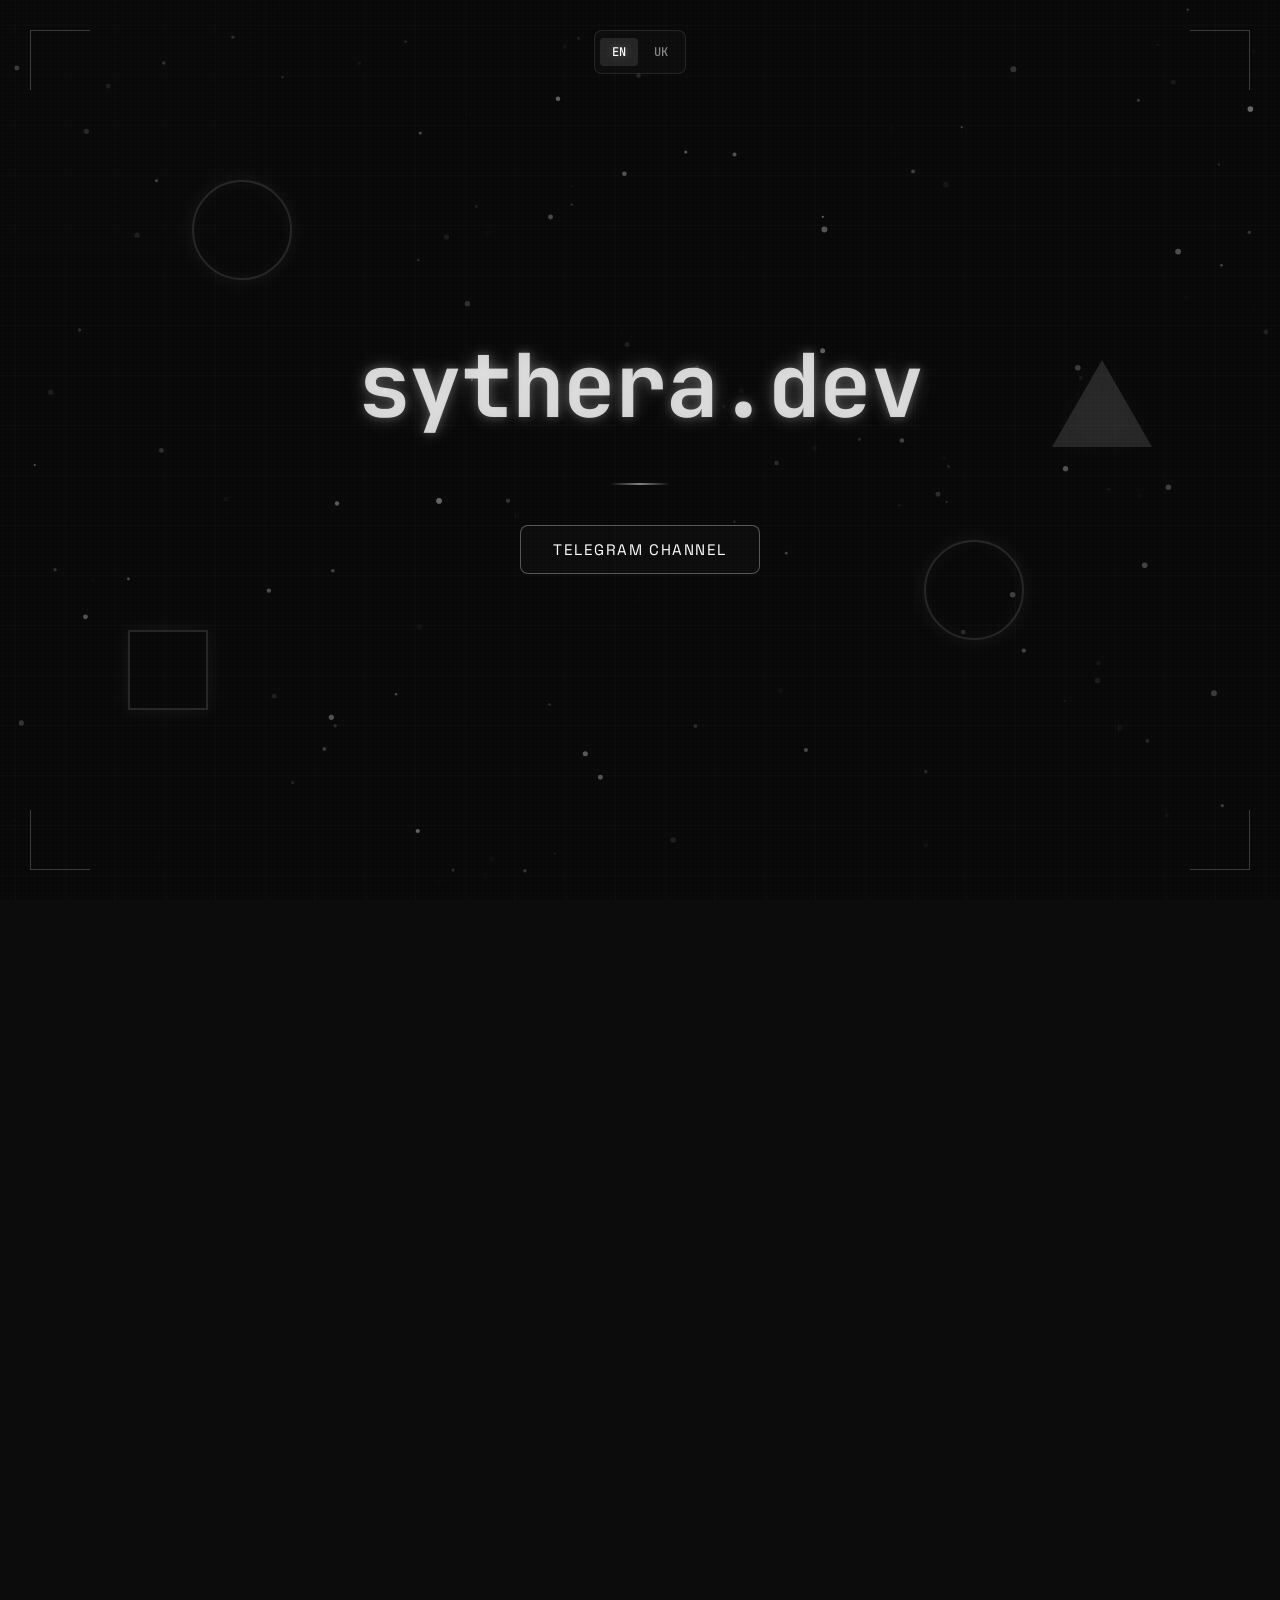
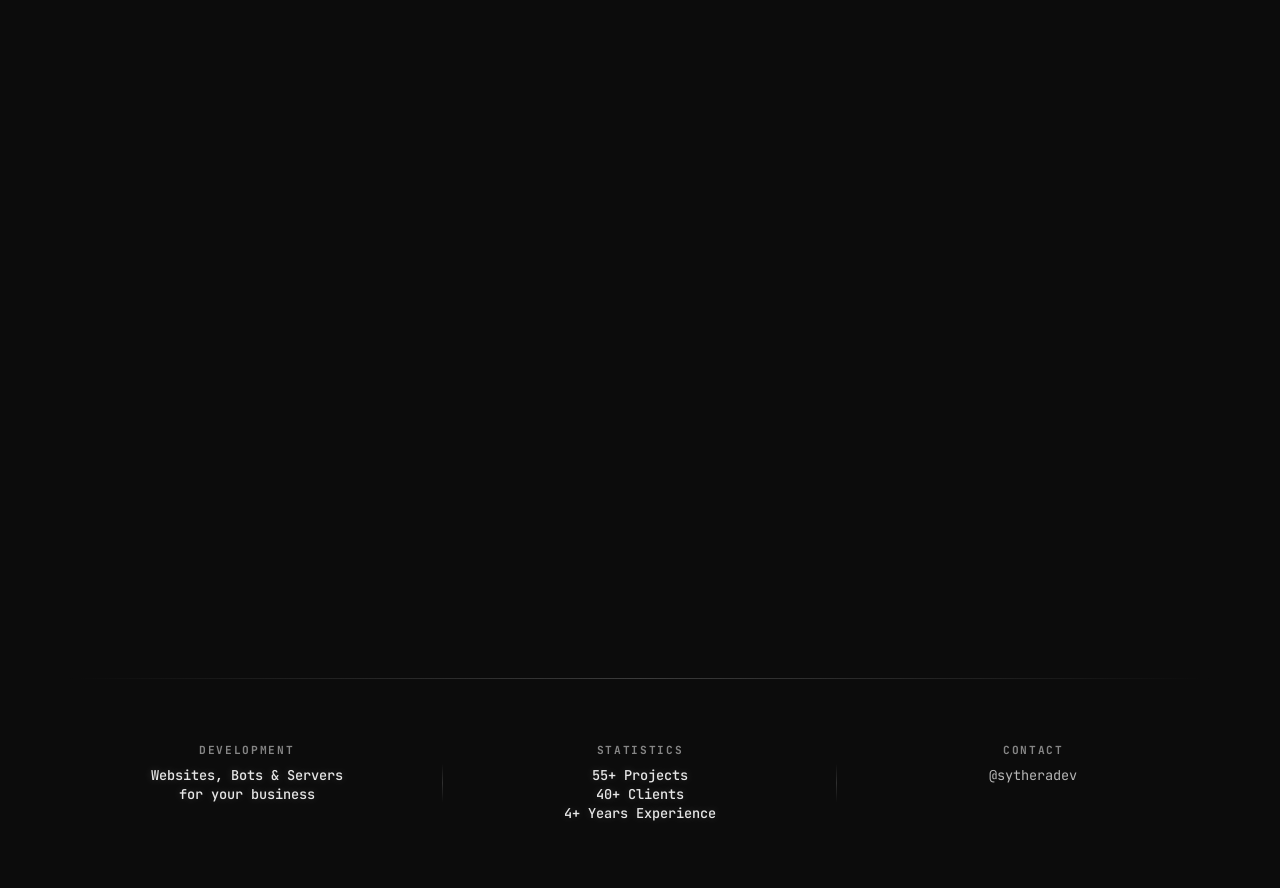
==== commit 25b85a4b: "./" ====
--- a/index.html
+++ b/index.html
@@ -41,7 +41,6 @@
         <canvas id="canvas"></canvas>
         <div class="pixels"></div>
         <div class="grid"></div>
-        <div class="vignette"></div>
 
         <div class="language-switcher">
             <button class="lang-btn active" data-lang="en">EN</button>
--- a/assets/css/background.css
+++ b/assets/css/background.css
@@ -2,7 +2,21 @@
     background: #000000;
 }
 
-canvas, .grid, .vignette, .pixels {
+body::before {
+    content: '';
+    position: fixed;
+    top: 0;
+    left: 0;
+    right: 0;
+    bottom: 0;
+    width: 100%;
+    height: 100%;
+    background: rgba(0, 0, 0, 0.4);
+    pointer-events: none;
+    z-index: 2;
+}
+
+canvas, .grid, .pixels {
     will-change: auto;
     transform: translateZ(0);
     backface-visibility: hidden;
@@ -62,32 +76,6 @@
     padding: 0;
 }
 
-.vignette {
-    position: fixed;
-    top: 0;
-    left: 0;
-    right: 0;
-    bottom: 0;
-    width: 100%;
-    height: 100%;
-    background: radial-gradient(ellipse at center, transparent 0%, transparent 20%, rgba(0, 0, 0, 0.4) 70%, rgba(0, 0, 0, 0.7) 100%);
-    z-index: 2;
-    pointer-events: none;
-    margin: 0;
-    padding: 0;
-}
-
-.vignette::after {
-    content: '';
-    position: absolute;
-    top: 0;
-    left: 0;
-    right: 0;
-    bottom: 0;
-    background: rgba(0, 0, 0, 0.1);
-    pointer-events: none;
-}
-
 canvas {
     position: fixed;
     top: 0;
--- a/assets/css/style.css
+++ b/assets/css/style.css
@@ -47,7 +47,7 @@
     scrollbar-color: rgba(255, 255, 255, 0.15) rgba(12, 12, 12, 0.5);
 }
 
-canvas, .grid, .vignette, .pixels {
+canvas, .grid, .pixels {
     will-change: auto;
     transform: translateZ(0);
     backface-visibility: hidden;
@@ -107,33 +107,6 @@
     padding: 0;
 }
 
-.vignette {
-    position: fixed;
-    top: 0;
-    left: 0;
-    right: 0;
-    bottom: 0;
-    width: 100%;
-    height: 100%;
-    background: radial-gradient(ellipse at center, transparent 0%, transparent 20%, rgba(0, 0, 0, 0.3) 70%, rgba(0, 0, 0, 0.6) 100%);
-    z-index: 2;
-    pointer-events: none;
-    margin: 0;
-    padding: 0;
-}
-
-.footer::after {
-    content: '';
-    position: absolute;
-    top: 0;
-    left: 0;
-    right: 0;
-    bottom: 0;
-    background: radial-gradient(ellipse at center, transparent 0%, transparent 20%, rgba(0, 0, 0, 0.3) 70%, rgba(0, 0, 0, 0.6) 100%);
-    pointer-events: none;
-    z-index: 1;
-}
-
 canvas {
     position: fixed;
     top: 0;
@@ -149,6 +122,10 @@
 .main-content {
     position: relative;
     min-height: 100vh;
+}
+
+.footer::after {
+    content: none;
 }
 
 .container {
@@ -1165,7 +1142,6 @@
         margin-top: 60px;
     }
 }
-
 .floating-shapes {
     position: fixed;
     top: 0;
@@ -1309,4 +1285,4 @@
         width: 60px;
         height: 60px;
     }
-}+}
--- a/assets/css/tools-modal.css
+++ b/assets/css/tools-modal.css
@@ -11,7 +11,7 @@
 }
 
 body:has(.tools-menu-button) .language-switcher {
-    display: flex !important;
+    display: inline-flex !important;
     visibility: visible !important;
     opacity: 1 !important;
 }
@@ -28,7 +28,7 @@
     width: 100%;
     height: 100%;
     height: 100dvh;
-    z-index: 10000;
+    z-index: 10050;
     display: none;
     align-items: center;
     justify-content: center;
@@ -68,7 +68,7 @@
     overflow-y: auto;
     -webkit-overflow-scrolling: touch;
     box-shadow: 0 0 30px rgba(0, 0, 0, 0.5), 0 0 50px rgba(255, 255, 255, 0.05);
-    z-index: 10001;
+    z-index: 10051;
     box-sizing: border-box;
     margin: 0;
 }
@@ -77,6 +77,8 @@
     display: flex;
     justify-content: space-between;
     align-items: center;
+    flex-wrap: nowrap;
+    gap: 12px;
     margin-bottom: 25px;
     padding-bottom: 15px;
     border-bottom: 1px solid rgba(255, 255, 255, 0.1);
@@ -143,24 +145,32 @@
     font-size: 24px;
     color: rgba(255, 255, 255, 0.9);
     margin: 0;
+    flex: 1 1 auto;
+    min-width: 0;
 }
 
 .tools-modal-close {
-    background: none;
-    border: none;
+    background: none !important;
+    border: none !important;
     color: rgba(255, 255, 255, 0.7);
     font-size: 32px;
     cursor: pointer;
-    padding: 0;
-    width: 44px;
-    height: 44px;
-    min-width: 44px;
-    display: flex;
-    align-items: center;
-    justify-content: center;
+    padding: 0 !important;
+    margin: 0 !important;
+    width: 44px !important;
+    height: 44px !important;
+    min-width: 44px !important;
+    max-width: 44px !important;
+    min-height: 44px !important;
+    flex: 0 0 auto !important;
+    display: flex !important;
+    align-items: center !important;
+    justify-content: center !important;
     transition: color 0.3s ease;
     font-family: 'Space Grotesk', sans-serif;
-    line-height: 1;
+    line-height: 1 !important;
+    white-space: nowrap !important;
+    box-sizing: border-box !important;
     -webkit-tap-highlight-color: transparent;
 }
 
